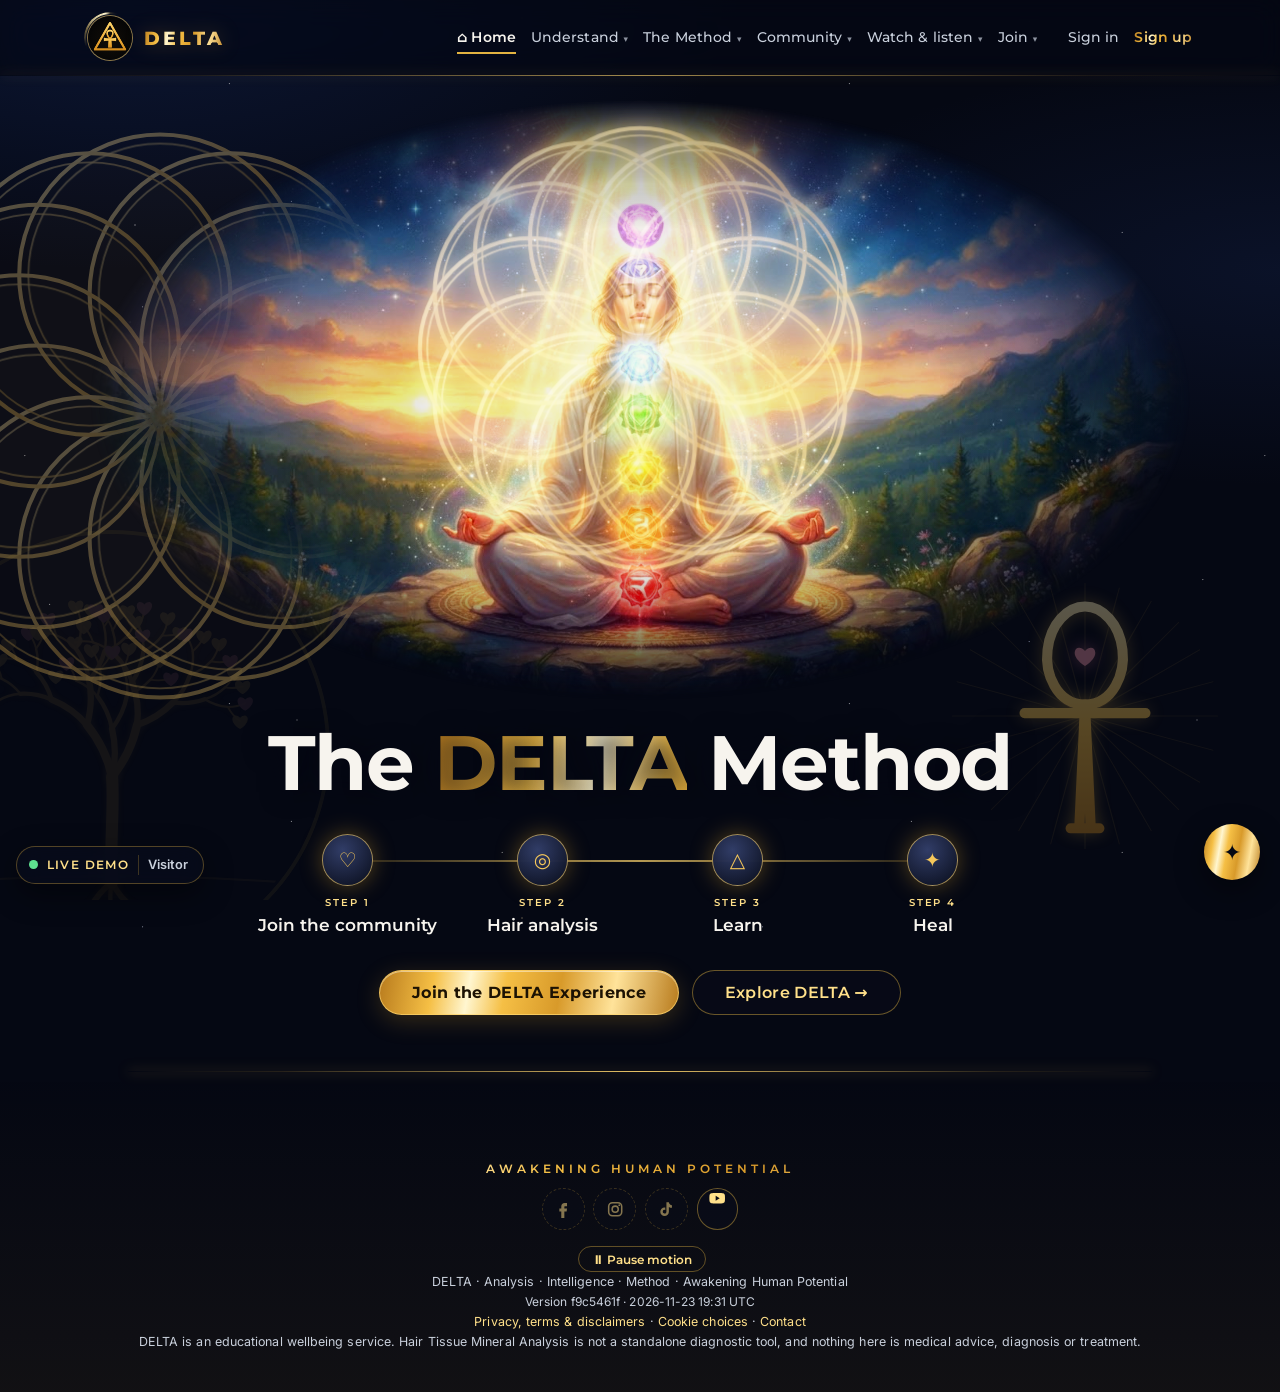
==== app/index.html @ d70594d4 "Front end: the DELTA site (index.html) is now what visitors see at /; the platform demo moves to /ap" ====
<!DOCTYPE html>
<html lang="en-GB" data-embeds="1">
<head>
<meta http-equiv="Cache-Control" content="no-cache">
<script>window.DELTA_BUILD = {"v":"f9c5461f","at":"2026-11-23 19:31 UTC"};</script>
<meta charset="utf-8">
<meta name="viewport" content="width=device-width, initial-scale=1">
<title>DELTA — Awakening Human Potential</title>
<meta name="description" content="DELTA — Analysis · Intelligence · Method. One purchase: your hair mineral test, a chart you can read, and six months inside a calmer way of living.">
<meta name="theme-color" content="#050813">
<meta property="og:title" content="DELTA — Awakening Human Potential">
<meta property="og:description" content="From Analysis to Awakening. Your mineral test, a chart you can read, and six months of the six DELTA pillars.">
<meta property="og:image" content="brand/logo-ankh.jpg">
<link rel="icon" type="image/svg+xml" href="brand/logo.svg">
<link rel="apple-touch-icon" href="brand/logo-ankh.jpg">
<link rel="preload" as="font" type="font/woff2" href="fonts/montserrat.woff2" crossorigin>
<link rel="preload" as="font" type="font/woff2" href="fonts/inter.woff2" crossorigin>
<link rel="stylesheet" href="styles.css?v=f9c5461f">
<link rel="preload" as="image" href="brand/chakra-light.jpg" imagesrcset="brand/chakra-light-820.jpg 820w, brand/chakra-light.jpg 1408w" imagesizes="(max-width: 860px) 100vw, 70vw" fetchpriority="high">
</head>
<body>
<div id="app"><div class="boot" role="status" aria-label="Loading DELTA"><img src="brand/logo.svg" alt=""></div><noscript><p style="padding:2rem">DELTA needs JavaScript enabled.</p></noscript></div>
<script src="shared/data.js?v=f9c5461f"></script>
<script src="shared/domain.js?v=f9c5461f"></script>
<script src="shared/countries.js?v=f9c5461f"></script>
<script src="demo-server.js?v=f9c5461f"></script>
<script src="app.js?v=f9c5461f"></script>
<script src="centre.js?v=f9c5461f"></script>
<script src="life.js?v=f9c5461f"></script>
<script src="methods.js?v=f9c5461f"></script>
<script src="community.js?v=f9c5461f"></script>
<script src="structure.js?v=f9c5461f"></script>
<script src="home.js?v=f9c5461f"></script>
<script src="landing.js?v=f9c5461f"></script>
</body>
</html>
---- app/styles.css ----
/* DELTA — design tokens carried over from the Grok build */
:root {
  color-scheme: dark;
  --ease: cubic-bezier(.22, 1, .36, 1);
  --bg: #0a0e1a;
  --surface: #121826;
  --border: #2a364c;
  --fg: #f7f4ee;
  --muted: #c9d0dc;
  --gold: #d4af37;
  --gold-soft: #f0d878;
  --ok: #6fcf97;
  --warn: #f0b545;
  --bad: #ef7d6d;
  --radius: 1rem;
  --font: "Segoe UI", "Inter", system-ui, -apple-system, Roboto, "Helvetica Neue", Arial, sans-serif;
}
* { box-sizing: border-box; }
html { scroll-behavior: smooth; }
body { margin: 0; background: var(--bg); color: var(--fg); font-family: var(--font); font-weight: 500; line-height: 1.6; font-size: 16px; }
img { max-width: 100%; display: block; }
a { color: var(--gold); }
a:hover { color: var(--gold-soft); }
:focus-visible { outline: 3px solid var(--gold-soft); outline-offset: 2px; }
h1, h2, h3, h4 { margin: 0; line-height: 1.25; font-weight: 300; }
h1 { font-size: clamp(1.9rem, 4vw, 2.4rem); }
h2 { font-size: 1.15rem; font-weight: 500; }
h3 { font-size: 1rem; font-weight: 500; }
p { margin: 0; }
.skip { position: absolute; left: -999px; top: 0; background: var(--gold); color: var(--bg); padding: .5rem 1rem; z-index: 100; }
.skip:focus { left: 1rem; }

/* utility */
.muted { color: var(--muted); }
.gold { color: var(--gold); }
.xs { font-size: .75rem; } .sm { font-size: .875rem; } .lg { font-size: 1.125rem; }
.mono { font-family: ui-monospace, SFMono-Regular, Menlo, monospace; font-size: .75rem; }
.mt1 { margin-top: .25rem; } .mt2 { margin-top: .5rem; } .mt3 { margin-top: .75rem; } .mt4 { margin-top: 1rem; } .mt6 { margin-top: 1.5rem; } .mt8 { margin-top: 2rem; } .mt10 { margin-top: 2.5rem; }
.stack > * + * { margin-top: 1rem; }
.stack6 > * + * { margin-top: 1.5rem; }
.flex { display: flex; gap: .75rem; align-items: center; flex-wrap: wrap; }
.between { justify-content: space-between; }
.center { text-align: center; }
.container { max-width: 72rem; margin: 0 auto; padding: 0 1.5rem; }
.narrow { max-width: 42rem; margin: 0 auto; }
.mid { max-width: 48rem; margin: 0 auto; }
.wide { max-width: 64rem; margin: 0 auto; }
.page { padding: 3rem 1.5rem 4rem; min-height: 70vh; }
.grid { display: grid; gap: 1.25rem; }
@media (min-width: 768px) { .md2 { grid-template-columns: repeat(2, 1fr); } .md3 { grid-template-columns: repeat(3, 1fr); } .md4 { grid-template-columns: repeat(4, 1fr); } }
@media (min-width: 1024px) { .lg3 { grid-template-columns: 2fr 1fr; } }

/* animations (from Grok build) */
@keyframes rise { 0% { opacity: 0; transform: translateY(14px); } to { opacity: 1; transform: none; } }
@keyframes glow { 0%, to { box-shadow: 0 0 #d4af3726; } 50% { box-shadow: 0 0 22px 2px #d4af3773; } }
.rise { animation: .7s both rise; }
.d1 { animation-delay: 80ms; } .d2 { animation-delay: .16s; } .d3 { animation-delay: .24s; } .d4 { animation-delay: .32s; } .d5 { animation-delay: .4s; }
.logo { border-radius: 50%; object-fit: cover; box-shadow: 0 0 0 1px rgba(212,175,55,.6); animation: 3.4s ease-in-out infinite glow; width: 2.75rem; height: 2.75rem; }
.photo { border-radius: 1rem; overflow: hidden; }
.photo img { object-fit: cover; width: 100%; height: 100%; transition: transform .7s; }
.photo:hover img { transform: scale(1.05); }
@media (prefers-reduced-motion: reduce) {html:not(.motion-on) *, html:not(.motion-on) *::before, html:not(.motion-on) *::after { animation: none !important; transition: none !important; } }

/* demo bar */
.demobar { background: #05070d; border-bottom: 1px solid var(--border); font-size: .75rem; color: var(--muted); }
.demobar .container { display: flex; flex-wrap: wrap; gap: .4rem .9rem; align-items: center; padding: .35rem 1.5rem; }
.demobar b { color: var(--gold); font-weight: 600; }
.demobar button { font: inherit; background: var(--surface); color: var(--fg); border: 1px solid var(--border); border-radius: 6px; padding: .1rem .5rem; cursor: pointer; }
.demobar .sp { flex: 1; }

/* header */
header.site { border-bottom: 1px solid rgba(42,54,76,.6); position: sticky; top: 0; z-index: 40; background: rgba(10,14,26,.94); backdrop-filter: blur(8px); }
header.site .container { display: flex; align-items: center; justify-content: space-between; gap: 1rem; padding-top: 1rem; padding-bottom: 1rem; }
.brand { display: flex; align-items: center; gap: .75rem; text-decoration: none; color: var(--fg); }
.brand .t1 { font-size: 1.125rem; font-weight: 600; letter-spacing: .025em; }
.brand .t2 { font-size: .875rem; color: var(--muted); }
nav.main { display: flex; align-items: center; flex-wrap: wrap; gap: .4rem 1.25rem; }
nav.main a { color: var(--muted); text-decoration: none; }
nav.main a:hover, nav.main a.active { color: var(--fg); }
nav.main a.strong { color: var(--gold); font-weight: 600; }

.subnav { border-bottom: 1px solid rgba(42,54,76,.6); }
.subnav .container { display: flex; flex-wrap: wrap; gap: .3rem 1rem; padding-top: .6rem; padding-bottom: .6rem; font-size: .875rem; }
.subnav a { color: var(--muted); text-decoration: none; position: relative; }
.subnav a:hover, .subnav a.active { color: var(--fg); }
.subnav a.active { color: var(--gold); }
.subnav .count { display: inline-block; min-width: 1.2rem; text-align: center; background: var(--bad); color: #fff; border-radius: 999px; font-size: .65rem; padding: 0 .3rem; margin-left: .2rem; }

/* buttons */
.btn { display: inline-block; border-radius: 999px; background: var(--gold); color: var(--bg); font: 600 .875rem var(--font); padding: .55rem 1.25rem; border: 1px solid var(--gold); text-decoration: none; cursor: pointer; text-align: center; }
.btn:hover { background: var(--gold-soft); color: var(--bg); }
.btn.lg { font-size: 1rem; padding: .75rem 2rem; }
.btn.block { display: block; width: 100%; padding: .9rem; }
.btn.ghost { background: transparent; color: var(--gold); border-color: rgba(212,175,55,.4); font-weight: 500; }
.btn.ghost:hover { background: rgba(212,175,55,.1); }
.btn.xs { font-size: .75rem; padding: .3rem .9rem; }
.btn.danger { background: transparent; color: var(--bad); border-color: rgba(239,125,109,.5); }
.btn:disabled { opacity: .4; cursor: not-allowed; }
.linkbtn { background: none; border: none; padding: 0; color: var(--gold); font: inherit; cursor: pointer; }
.linkbtn:hover { text-decoration: underline; }

/* cards */
.card { border: 1px solid var(--border); background: var(--surface); border-radius: var(--radius); padding: 1.5rem; }
.card.p4 { padding: 1rem; }
.card.p5 { padding: 1.25rem; }
.card.hl { border-color: rgba(212,175,55,.3); background: rgba(212,175,55,.05); }
.card.flush { padding: 0; overflow: hidden; }
.card .body { padding: 1.25rem; }
a.card { display: block; color: inherit; text-decoration: none; transition: border-color .2s; }
a.card:hover { border-color: rgba(212,175,55,.6); color: inherit; }
.inner { border: 1px solid var(--border); border-radius: .75rem; padding: 1rem; }
.label { font-size: .75rem; color: var(--gold); }
.badge { display: inline-block; font-size: .7rem; font-weight: 600; letter-spacing: .03em; padding: .1rem .55rem; border-radius: 999px; border: 1px solid currentColor; white-space: nowrap; }
.b-ok { color: var(--ok); } .b-warn { color: var(--warn); } .b-bad { color: var(--bad); } .b-gold { color: var(--gold); } .b-mute { color: var(--muted); }

/* hero (Grok home) */
.hero { position: relative; overflow: hidden; }
.hero > img { position: absolute; inset: 0; width: 100%; height: 100%; object-fit: cover; opacity: .3; }
.hero .shade { position: absolute; inset: 0; background: linear-gradient(to bottom, rgba(10,14,26,.4), rgba(10,14,26,.75), var(--bg)); }
.hero .container { position: relative; text-align: center; padding-top: 5rem; padding-bottom: 5rem; }
@media (min-width: 768px) { .hero .container { padding-top: 7rem; padding-bottom: 7rem; } }
.hero .logo { width: 6rem; height: 6rem; margin: 0 auto 1.5rem; }
.kicker { font-size: .875rem; font-weight: 600; text-transform: uppercase; letter-spacing: .28em; color: var(--gold); }
.hero h1 { font-size: clamp(2.25rem, 6vw, 3.75rem); max-width: 48rem; margin: 1rem auto 0; }
.hero p.lead { max-width: 42rem; margin: 1.5rem auto 0; font-size: 1.125rem; color: var(--muted); }
.hero .cta { margin-top: 2.5rem; display: flex; flex-wrap: wrap; gap: 1rem; justify-content: center; align-items: center; }
.hero .cta a.plain { color: var(--muted); text-underline-offset: 4px; text-decoration: none; }
.hero .cta a.plain:hover { color: var(--fg); text-decoration: underline; }
section.band { border-top: 1px solid rgba(42,54,76,.6); padding: 4rem 0; }

/* steps */
ol.steps { list-style: none; padding: 0; margin: 2rem 0 0; }
ol.steps li { display: flex; gap: 1rem; border: 1px solid var(--border); background: var(--surface); border-radius: var(--radius); padding: 1rem; margin-bottom: 1rem; }
ol.steps .n { flex: none; width: 2rem; height: 2rem; border-radius: 50%; background: rgba(212,175,55,.1); color: var(--gold); display: grid; place-items: center; font-size: .875rem; }
ol.steps .t { padding-top: .25rem; font-size: .9rem; }

/* forms */
label.f { display: block; font-size: .875rem; }
label.f > span { color: var(--muted); }
input[type=text], input[type=email], input[type=tel], input[type=password], input[type=number], input[type=date], input[type=search], input[type=url], select, textarea {
  width: 100%; margin-top: .25rem; font: inherit; font-size: .9rem; color: var(--fg); background: var(--surface); border: 1px solid var(--border); border-radius: .5rem; padding: .5rem .75rem; }
.card input, .card select, .card textarea { background: var(--bg); }
textarea.code { font-family: ui-monospace, monospace; font-size: .8rem; }
label.chk { display: block; position: relative; padding-left: 1.6rem; font-size: .875rem; color: var(--muted); }
label.chk input { position: absolute; left: 0; top: .2rem; margin: 0; accent-color: var(--gold); width: 1rem; height: 1rem; }
.mini { width: auto; padding: .25rem .5rem; font-size: .75rem; margin: 0; }

/* table */
.tablewrap { overflow-x: auto; border: 1px solid var(--border); border-radius: var(--radius); }
table { width: 100%; border-collapse: collapse; font-size: .875rem; }
thead { background: var(--surface); }
th { text-align: left; font-size: .75rem; color: var(--muted); font-weight: 500; padding: .75rem; }
td { padding: .75rem; border-top: 1px solid rgba(42,54,76,.6); vertical-align: top; }

/* kpi */
.kpi { border: 1px solid var(--border); background: var(--surface); border-radius: var(--radius); padding: 1.25rem; }
.kpi .k { font-size: .875rem; color: var(--muted); }
.kpi .v { font-size: 1.9rem; font-weight: 300; margin-top: .25rem; }

/* charts */
figure.chart { margin-inline: 0; margin-bottom: 0; }
.chart svg { width: 100%; height: auto; display: block; overflow: visible; }
.chart .legend { display: flex; flex-wrap: wrap; gap: .4rem 1rem; font-size: .75rem; color: var(--muted); margin-top: .5rem; }
.chart .sw { display: inline-block; width: .7rem; height: .7rem; border-radius: 2px; margin-right: .3rem; vertical-align: -1px; }

/* pipeline */
.pipeline { display: flex; flex-wrap: wrap; gap: .35rem; }
.pipeline span { font-size: .7rem; padding: .2rem .6rem; border-radius: 999px; border: 1px solid var(--border); color: var(--muted); }
.pipeline span.done { border-color: rgba(212,175,55,.35); color: var(--gold); }
.pipeline span.now { background: var(--gold); color: var(--bg); border-color: var(--gold); font-weight: 600; }
.progress { height: 6px; border-radius: 3px; background: var(--border); overflow: hidden; }
.progress > div { height: 100%; background: var(--gold); }

/* chips */
.chips { display: flex; flex-wrap: wrap; gap: .5rem; }
.chip { font: inherit; font-size: .8rem; background: transparent; color: var(--muted); border: 1px solid var(--border); border-radius: 999px; padding: .25rem .8rem; cursor: pointer; }
.chip.on { background: rgba(212,175,55,.12); color: var(--gold); border-color: rgba(212,175,55,.5); }

/* media placeholders */
.video { aspect-ratio: 16/9; border-radius: .75rem; display: grid; place-items: center; background: radial-gradient(circle at 50% 40%, #1b2438, #070a12); color: var(--gold); font-size: 2rem; border: 1px solid var(--border); }
.player { display: flex; align-items: center; gap: .75rem; border: 1px solid var(--border); border-radius: .75rem; padding: .5rem .75rem; margin-top: .75rem; background: var(--bg); }
.player button { width: 2rem; height: 2rem; border-radius: 50%; border: none; background: var(--gold); color: var(--bg); cursor: pointer; }
.player .track { flex: 1; height: 4px; border-radius: 2px; background: var(--border); }
.player .track div { height: 100%; width: 0; background: var(--gold); border-radius: 2px; }

details { border: 1px solid var(--border); background: var(--surface); border-radius: .75rem; padding: .9rem 1.1rem; margin-bottom: .6rem; }
summary { cursor: pointer; font-weight: 500; }
details p { margin-top: .6rem; color: var(--muted); font-size: .9rem; }

/* chat */
.chat { display: flex; flex-direction: column; height: 440px; }
.chat .log { flex: 1; overflow: auto; padding: 1rem; }
.msg { max-width: 80%; border-radius: .75rem; padding: .5rem .75rem; font-size: .875rem; margin-bottom: .75rem; white-space: pre-wrap; }
.msg.user { margin-left: auto; background: rgba(212,175,55,.1); color: var(--gold); }
.msg.bot { background: var(--bg); }
.chat form { display: flex; gap: .5rem; border-top: 1px solid var(--border); padding: .75rem; }
.chat form input { margin: 0; }

.toast { position: fixed; bottom: 1.25rem; right: 1.25rem; max-width: 22rem; z-index: 200; background: var(--surface); border: 1px solid var(--gold); border-radius: .75rem; padding: .75rem 1rem; font-size: .875rem; box-shadow: 0 10px 40px rgba(0,0,0,.5); animation: .25s rise; }
footer.site { border-top: 1px solid rgba(42,54,76,.6); padding: 2.5rem 1.5rem; font-size: .875rem; color: var(--muted); }
footer.site .cols { max-width: 72rem; margin: 0 auto; display: grid; gap: 1.5rem; grid-template-columns: repeat(auto-fit, minmax(170px, 1fr)); }
footer.site a { display: block; color: var(--muted); text-decoration: none; padding: .1rem 0; }
footer.site a:hover { color: var(--fg); }
footer.site .base { max-width: 72rem; margin: 2rem auto 0; padding-top: 1rem; border-top: 1px solid rgba(42,54,76,.6); text-align: center; font-size: .78rem; }
hr.sep { border: none; border-top: 1px solid var(--border); margin: 1.25rem 0; }
.inbox-item { border-top: 1px solid rgba(42,54,76,.6); padding: .6rem 0; font-size: .875rem; }
.inbox-item:first-child { border-top: none; }
.unread::before { content: '●'; color: var(--gold); margin-right: .35rem; font-size: .7rem; }

/* sign-in buttons (Google / Apple brand guidance: white Google button, black Apple button) */
.btn.social { display: flex; align-items: center; justify-content: center; gap: .6rem; width: 100%; padding: .75rem 1rem; font-weight: 600; border-radius: .6rem; }
.btn.social svg { width: 1.15rem; height: 1.15rem; flex: none; }
.btn.social.google { background: #fff; color: #1f1f1f; border-color: #dadce0; }
.btn.social.google:hover { background: #f2f2f2; }
.btn.social.apple { background: #000; color: #fff; border-color: #000; }
.btn.social.apple:hover { background: #1a1a1a; color: #fff; }
.or { display: flex; align-items: center; gap: .75rem; color: var(--muted); font-size: .8rem; margin: 1.25rem 0; }
.or::before, .or::after { content: ''; flex: 1; border-top: 1px solid var(--border); }
.hint { font-size: .75rem; color: var(--muted); margin-top: .2rem; display: block; }
@media (max-width: 900px) { header.site { position: static; } }
.btn.social.microsoft { background: #fff; color: #5e5e5e; border-color: #8c8c8c; }
.btn.social.microsoft:hover { background: #f2f2f2; }
.form-error { border-left: 4px solid var(--bad); background: rgba(239,125,109,.1); color: var(--fg); padding: .6rem .8rem; border-radius: 0 .5rem .5rem 0; font-size: .875rem; }
.form-error:focus { outline: none; }

/* YouTube video cards */
.vcard .vthumb { position: relative; display: block; width: 100%; padding: 0; border: 0; background: #000; cursor: pointer; aspect-ratio: 16/9; overflow: hidden; }
.vcard .vthumb img { width: 100%; height: 100%; object-fit: cover; transition: transform .5s, opacity .3s; opacity: .9; }
.vcard .vthumb:hover img { transform: scale(1.04); opacity: 1; }
.vcard .vplay { position: absolute; inset: 0; margin: auto; width: 3.2rem; height: 3.2rem; border-radius: 50%; background: rgba(10,14,26,.75); color: var(--gold); display: grid; place-items: center; font-size: 1.1rem; border: 1px solid rgba(212,175,55,.6); }
.vcard .vlen { position: absolute; right: .4rem; bottom: .4rem; background: rgba(0,0,0,.8); color: #fff; font-size: .7rem; padding: .05rem .35rem; border-radius: 4px; }
.vcard .vtitle { display: -webkit-box; -webkit-line-clamp: 2; -webkit-box-orient: vertical; overflow: hidden; }
.vframe { width: 100%; aspect-ratio: 16/9; border: 0; display: block; background: #000; }

/* ───────── UI/UX polish: motion, media, mobile ───────── */
/* first-load splash */
.boot { min-height: 100vh; display: grid; place-items: center; }
.boot img { width: 5rem; height: 5rem; border-radius: 50%; animation: 1.6s ease-in-out infinite glow, 1.6s ease-in-out infinite breathe; }
@keyframes breathe { 50% { transform: scale(1.06); } }

/* header: brand + menu on one row; animated drop-down on small screens */
.menu-btn { display: none; width: 2.75rem; height: 2.75rem; border-radius: .75rem; border: 1px solid rgba(212,175,55,.4); background: transparent; cursor: pointer; position: relative; flex: none; }
.menu-btn span, .menu-btn::before, .menu-btn::after { content: ''; position: absolute; left: .75rem; right: .75rem; height: 2px; border-radius: 2px; background: var(--gold); transition: transform .3s var(--ease), opacity .2s; }
.menu-btn::before { top: .95rem; } .menu-btn span { top: 1.33rem; } .menu-btn::after { top: 1.71rem; }
.menu-btn[aria-expanded="true"]::before { transform: translateY(.38rem) rotate(45deg); }
.menu-btn[aria-expanded="true"] span { opacity: 0; }
.menu-btn[aria-expanded="true"]::after { transform: translateY(-.38rem) rotate(-45deg); }
@media (max-width: 900px) {
  header.site .container { flex-wrap: wrap; padding-top: .75rem; padding-bottom: .75rem; }
  .menu-btn { display: block; }
  .brand .logo { width: 2.4rem; height: 2.4rem; }
  .brand .t2 { font-size: .75rem; }
  nav.main { display: grid; grid-template-rows: 0fr; width: 100%; transition: grid-template-rows .35s var(--ease); }
  nav.main > div { overflow: hidden; min-height: 0; display: flex; flex-direction: column; visibility: hidden; transition: visibility 0s .35s; }
  nav.main.open > div { visibility: visible; transition: visibility 0s; }
  nav.main.open { grid-template-rows: 1fr; }
  nav.main a { padding: .8rem .25rem; border-bottom: 1px solid rgba(42,54,76,.6); font-size: 1.05rem; opacity: 0; transform: translateY(-6px); transition: opacity .3s, transform .3s var(--ease); }
  nav.main.open a { opacity: 1; transform: none; }
  nav.main.open a:nth-child(n) { transition-delay: calc(var(--i, 0) * 30ms); }
}
@media (min-width: 901px) { nav.main > div { display: flex; align-items: center; flex-wrap: wrap; gap: .4rem 1.25rem; } }
nav.main a { position: relative; transition: color .2s; }
@media (min-width: 901px) {
  nav.main a::after { content: ''; position: absolute; left: 0; right: 0; bottom: -4px; height: 2px; background: var(--gold); transform: scaleX(0); transform-origin: left; transition: transform .3s var(--ease); }
  nav.main a:hover::after, nav.main a.active::after { transform: scaleX(1); }
}

/* compact demo bar */
.demobar .container { padding-top: .3rem; padding-bottom: .3rem; }
.demotools { position: relative; }
.demotools summary { list-style: none; cursor: pointer; color: var(--gold); font-weight: 600; }
.demotools summary::-webkit-details-marker { display: none; }
.demotools summary::after { content: ' ▾'; }
.demotools[open] summary::after { content: ' ▴'; }
.demotools .panel { display: flex; flex-wrap: wrap; gap: .4rem .8rem; align-items: center; padding: .4rem 0 .2rem; }

/* page transition + scroll reveal */
main.page, main#main { animation: pageIn .45s var(--ease) both; }
@keyframes pageIn { from { opacity: 0; transform: translateY(8px); } }
.reveal { opacity: 0; transform: translateY(18px); transition: opacity .6s var(--ease), transform .6s var(--ease); transition-delay: var(--d, 0ms); }
.reveal.in { opacity: 1; transform: none; }

/* hero: slow drift of the background photo */
.hero > img { animation: drift 28s ease-in-out infinite alternate; transform-origin: 60% 40%; }
@keyframes drift { from { transform: scale(1); } to { transform: scale(1.12) translate(-1.5%, -1%); } }

/* images fade in when loaded */
img.fade { opacity: 0; transition: opacity .6s ease; }
img.fade.loaded { opacity: 1; }

/* cards & buttons respond to touch */
a.card, .card.flush, .kpi { transition: border-color .25s, transform .3s var(--ease), box-shadow .3s; }
@media (hover: hover) { a.card:hover, .vcard:hover { transform: translateY(-3px); box-shadow: 0 12px 30px rgba(0,0,0,.35); } }
.btn, .chip, .linkbtn { transition: background .2s, color .2s, transform .12s, box-shadow .2s; }
.btn:active, .chip:active { transform: scale(.97); }
.btn:hover { box-shadow: 0 6px 22px rgba(212,175,55,.25); }
.btn.ghost:hover, .btn.social:hover { box-shadow: none; }
form.busy button:not([type=button]) { position: relative; color: transparent !important; pointer-events: none; }
form.busy button:not([type=button])::after { content: ''; position: absolute; inset: 0; margin: auto; width: 1.1rem; height: 1.1rem; border-radius: 50%; border: 2px solid rgba(10,14,26,.35); border-top-color: var(--bg); animation: spin .7s linear infinite; }
form.busy .btn.ghost::after { border-color: rgba(212,175,55,.3); border-top-color: var(--gold); }
@keyframes spin { to { transform: rotate(360deg); } }
.progress > div { transition: width 1s var(--ease); }

/* charts animate in */
.chart rect.bar { transform-box: fill-box; animation: grow .9s var(--ease) both; animation-delay: calc(var(--i) * 70ms); }
.chart rect.bar.up { transform-origin: bottom; } .chart rect.bar.down { transform-origin: top; }
@keyframes grow { from { transform: scaleY(0); } }
.chart polyline.draw { stroke-dasharray: 1; stroke-dashoffset: 1; animation: draw 1.4s var(--ease) forwards; animation-delay: calc(var(--i) * 120ms); }
@keyframes draw { to { stroke-dashoffset: 0; } }
.chart .lbl { animation: fadeIn .4s .6s both; }
@keyframes fadeIn { from { opacity: 0; } }

/* toast: bottom-centre on phones, respects the home indicator */
.toast { transition: opacity .3s, transform .3s var(--ease); }
.toast.out { opacity: 0; transform: translateY(10px); }
@media (max-width: 600px) { .toast { left: 1rem; right: 1rem; max-width: none; bottom: calc(1rem + env(safe-area-inset-bottom)); } }

/* comfortable tap targets on touch screens */
@media (pointer: coarse) {
  .chip { min-height: 2.5rem; padding: .45rem 1rem; }
  .btn.xs { min-height: 2.5rem; padding: .5rem 1rem; }
  .linkbtn { min-height: 2.25rem; }
  .subnav .container { overflow-x: auto; flex-wrap: nowrap; scrollbar-width: none; -webkit-overflow-scrolling: touch; }
  .subnav a { white-space: nowrap; padding: .4rem 0; }
}
@media (prefers-reduced-motion: reduce) {html:not(.motion-on) .reveal { opacity: 1 !important; transform: none !important; }html:not(.motion-on) img.fade { opacity: 1; } }
.vthumb.vstatic { display: grid; place-items: center; text-decoration: none; background: radial-gradient(circle at 30% 20%, rgba(212,175,55,.28), transparent 55%), linear-gradient(135deg, #1b2438, #070a12); }
.vthumb .vinitial { font-size: 4rem; font-weight: 200; color: rgba(212,175,55,.18); }

/* floating AI assistant */
.fab { position: fixed; right: 1.25rem; bottom: calc(1.25rem + env(safe-area-inset-bottom)); z-index: 150; width: 3.5rem; height: 3.5rem; border-radius: 50%; border: 0; cursor: pointer;
  background: var(--gold); color: var(--bg); font-size: 1.4rem; box-shadow: 0 10px 30px rgba(0,0,0,.45), 0 0 0 0 rgba(212,175,55,.5); animation: 3s ease-in-out infinite fabpulse; transition: transform .2s var(--ease); }
.fab:hover { transform: scale(1.06); } .fab:active { transform: scale(.95); }
.fab.on { animation: none; background: var(--surface); color: var(--gold); border: 1px solid var(--gold); }
@keyframes fabpulse { 50% { box-shadow: 0 10px 30px rgba(0,0,0,.45), 0 0 0 10px rgba(212,175,55,0); } 0% { box-shadow: 0 10px 30px rgba(0,0,0,.45), 0 0 0 0 rgba(212,175,55,.45); } }
.ai-drawer { position: fixed; right: 1.25rem; bottom: calc(5.5rem + env(safe-area-inset-bottom)); z-index: 150; width: min(24rem, calc(100vw - 2.5rem)); height: min(32rem, calc(100vh - 8rem));
  display: flex; flex-direction: column; background: var(--surface); border: 1px solid rgba(212,175,55,.45); border-radius: 1rem; box-shadow: 0 20px 60px rgba(0,0,0,.55); animation: .3s var(--ease) both drawerIn; }
@keyframes drawerIn { from { opacity: 0; transform: translateY(12px) scale(.98); } }
.ai-drawer header { display: flex; flex-direction: column; gap: .1rem; padding: .8rem 1rem; border-bottom: 1px solid var(--border); }
.ai-drawer header b { color: var(--gold); }
.ai-drawer .log { flex: 1; overflow: auto; padding: .9rem; }
.ai-drawer .msg { max-width: 88%; }
.ai-drawer .chips .chip { font-size: .72rem; padding: .2rem .6rem; min-height: 0; }
.ai-form { display: flex; gap: .5rem; padding: .7rem; border-top: 1px solid var(--border); }
.ai-form input { margin: 0; }
@media (max-width: 600px) { .ai-drawer { right: .75rem; left: .75rem; width: auto; } .fab { right: 1rem; } .toast { bottom: calc(5.5rem + env(safe-area-inset-bottom)); } }
.ai-drawer[hidden] { display: none; }

/* Homepage hero — Earth and sunrise from the DELTA cover */
.hero-earth { background: radial-gradient(ellipse 70% 55% at 50% 100%, rgba(242,170,40,.38), transparent 70%), radial-gradient(ellipse at 15% 10%, rgba(30,60,130,.35), transparent 55%), #060914; min-height: min(100svh, 56rem); display: flex; align-items: center; }
.hero-earth .container { padding-bottom: clamp(9rem, 28vw, 16rem); }
.hero-earth .stars { position: absolute; inset: 0; opacity: .7;
  background-image: radial-gradient(1px 1px at 12% 18%, #fff, transparent), radial-gradient(1px 1px at 28% 8%, #cfd8ff, transparent), radial-gradient(1.5px 1.5px at 42% 26%, #fff, transparent),
    radial-gradient(1px 1px at 63% 12%, #fff, transparent), radial-gradient(1px 1px at 78% 30%, #dfe6ff, transparent), radial-gradient(1.5px 1.5px at 88% 9%, #fff, transparent),
    radial-gradient(1px 1px at 7% 42%, #fff, transparent), radial-gradient(1px 1px at 93% 45%, #fff, transparent), radial-gradient(1px 1px at 55% 40%, #cfd8ff, transparent),
    radial-gradient(1px 1px at 20% 55%, #fff, transparent), radial-gradient(1px 1px at 72% 52%, #fff, transparent), radial-gradient(1.5px 1.5px at 35% 4%, #fff, transparent);
  animation: 6s ease-in-out infinite alternate twinkle; }
@keyframes twinkle { to { opacity: .35; } }
.hero-earth > img.earth { position: absolute; left: 0; right: 0; bottom: 0; top: auto; width: 100%; height: clamp(16rem, 48%, 34rem); object-fit: cover; object-position: 50% 8%; opacity: 1;
  -webkit-mask-image: linear-gradient(to bottom, transparent 0%, #000 22%, #000 78%, transparent 100%); mask-image: linear-gradient(to bottom, transparent 0%, #000 22%, #000 78%, transparent 100%);
  animation: 30s ease-in-out infinite alternate earthDrift; transform-origin: 50% 0%; }
@keyframes earthDrift { from { transform: scale(1); } to { transform: scale(1.08) translateY(-1.5%); } }
.hero-earth .shade { background: linear-gradient(to bottom, rgba(6,9,20,.15) 0%, rgba(6,9,20,.25) 50%, rgba(6,9,20,0) 70%, var(--bg) 100%); }
.hero-earth h1, .hero-earth .lead, .hero-earth .kicker { text-shadow: 0 2px 18px rgba(0,0,0,.65); }
.hero-earth .cta a.plain { color: var(--fg); }
@media (max-width: 600px) { .hero-earth > img.earth { height: 42%; object-position: 50% 0%; } .hero-earth .container { padding-bottom: 12rem; } }
@media (prefers-reduced-motion: reduce) {html:not(.motion-on) .hero-earth .stars, html:not(.motion-on) .hero-earth > img.earth { animation: none; } }
.hero-earth .cta a.plain { background: rgba(6,9,20,.55); border: 1px solid rgba(247,244,238,.35); padding: .7rem 1.4rem; border-radius: 999px; backdrop-filter: blur(6px); -webkit-backdrop-filter: blur(6px); text-decoration: none; }
.hero-earth .cta a.plain:hover { background: rgba(6,9,20,.75); text-decoration: none; }
@media (max-width: 600px) {
  .hero-earth { min-height: 0; }
  .hero-earth .container { padding-top: 2.25rem; padding-bottom: 13rem; }
  .hero-earth .logo { width: 4.25rem; height: 4.25rem; margin-bottom: 1rem; }
  .hero-earth h1 { margin-top: .6rem; }
  .hero-earth p.lead { margin-top: 1rem; font-size: 1.02rem; }
  .hero-earth .cta { margin-top: 1.75rem; }
  .hero-earth > img.earth { height: 15.5rem; }
}

/* ═════════════ COVER THEME — deep space, metallic gold, glowing horizon (from the DELTA brief cover) ═════════════ */
@font-face { font-family: 'Montserrat'; src: url('fonts/montserrat.woff2') format('woff2'); font-weight: 100 900; font-display: swap; }
@font-face { font-family: 'Inter'; src: url('fonts/inter.woff2') format('woff2'); font-weight: 100 900; font-display: swap; }
:root {
  --font: 'Inter', 'Segoe UI', system-ui, -apple-system, Roboto, Arial, sans-serif;
  --display: 'Montserrat', 'Inter', system-ui, sans-serif;
  --bg: #050813; --surface: rgba(13,19,38,.72); --border: rgba(212,175,55,.16);
  --gold: #e3b341; --gold-soft: #ffe08a;
  --metal: linear-gradient(180deg, #fff6d6 0%, #ffd56a 38%, #e3a52a 62%, #b47a1c 100%);
}
body { background: radial-gradient(ellipse 80% 50% at 10% 0%, rgba(32,62,140,.28), transparent 60%), radial-gradient(ellipse 70% 40% at 100% 30%, rgba(40,70,150,.16), transparent 60%), var(--bg); background-attachment: fixed; font-weight: 400; letter-spacing: .005em; }
/* starfield: two layers, slow twinkle, gentle parallax on scroll (--sy set from app.js) */
body::before, body::after { content: ''; position: fixed; inset: -10vh 0; pointer-events: none; z-index: -1; }
body::before { opacity: .55; transform: translate3d(0, calc(var(--sy, 0) * -0.03px), 0);
  background-image: radial-gradient(1px 1px at 8% 12%, #fff, transparent), radial-gradient(1px 1px at 23% 64%, #dfe6ff, transparent), radial-gradient(1px 1px at 37% 28%, #fff, transparent), radial-gradient(1px 1px at 52% 82%, #fff, transparent), radial-gradient(1px 1px at 66% 18%, #cfd8ff, transparent), radial-gradient(1px 1px at 81% 52%, #fff, transparent), radial-gradient(1px 1px at 94% 8%, #fff, transparent), radial-gradient(1px 1px at 4% 88%, #fff, transparent), radial-gradient(1px 1px at 47% 47%, #fff, transparent), radial-gradient(1px 1px at 72% 92%, #dfe6ff, transparent);
  background-size: 620px 620px; animation: 7s ease-in-out infinite alternate starsA; }
body::after { opacity: .35; transform: translate3d(0, calc(var(--sy, 0) * -0.07px), 0);
  background-image: radial-gradient(1.6px 1.6px at 15% 35%, #fff, transparent), radial-gradient(1.4px 1.4px at 58% 12%, #ffe9b0, transparent), radial-gradient(1.6px 1.6px at 86% 74%, #fff, transparent), radial-gradient(1.2px 1.2px at 33% 90%, #fff, transparent);
  background-size: 900px 900px; animation: 9s ease-in-out infinite alternate starsB; }
@keyframes starsA { to { opacity: .3; } } @keyframes starsB { to { opacity: .6; } }

/* typography */
h1, h2, h3, .brand .t1, .kicker, .btn, nav.main a, .subnav a, .label, .pill-num { font-family: var(--display); }
h1 { font-weight: 600; letter-spacing: -.01em; }
h2 { font-weight: 600; letter-spacing: .005em; }
h3 { font-weight: 600; }
.metal, .kicker, .brand .t1, h2.gold, h3.gold, .gold.metal { background: var(--metal); -webkit-background-clip: text; background-clip: text; color: transparent; }
.kicker { font-weight: 600; letter-spacing: .32em; filter: drop-shadow(0 0 12px rgba(227,165,42,.35)); }
.brand .t1 { font-weight: 800; letter-spacing: .16em; font-size: 1.2rem; filter: drop-shadow(0 0 10px rgba(227,165,42,.3)); }
.brand .t2 { font-family: var(--display); text-transform: uppercase; letter-spacing: .18em; font-size: .62rem; font-weight: 500; color: var(--gold-soft); opacity: .85; }
.card h2.gold, .card h3.gold { display: inline-block; }

/* glowing gold rules, like the lines on the cover */
.glow-rule, section.band::before, footer.site::before, header.site::after { content: ''; display: block; height: 1px; border: 0;
  background: linear-gradient(90deg, transparent, rgba(227,179,65,.15) 15%, rgba(255,214,110,.9) 50%, rgba(227,179,65,.15) 85%, transparent); box-shadow: 0 0 12px rgba(255,200,90,.55); }
section.band { border-top: 0; position: relative; } section.band::before { position: absolute; top: 0; left: 8%; right: 8%; }
header.site { border-bottom: 0; background: rgba(5,8,19,.72); backdrop-filter: blur(14px) saturate(140%); -webkit-backdrop-filter: blur(14px) saturate(140%); }
header.site::after { position: absolute; left: 0; right: 0; bottom: 0; opacity: .7; }
footer.site { border-top: 0; position: relative; background: linear-gradient(to bottom, transparent, rgba(227,165,42,.06)); }
footer.site::before { position: absolute; top: 0; left: 10%; right: 10%; }
footer.site .base { border-top: 0; }
footer.site .base::before { content: 'AWAKENING HUMAN POTENTIAL'; display: block; margin-bottom: .6rem; font-family: var(--display); font-weight: 600; letter-spacing: .32em; font-size: .78rem; background: var(--metal); -webkit-background-clip: text; background-clip: text; color: transparent; }

/* glassy panels with gold edges */
.card, .kpi, details, .inner { backdrop-filter: blur(10px); -webkit-backdrop-filter: blur(10px); }
.card, .kpi { background: linear-gradient(180deg, rgba(18,26,50,.78), rgba(10,15,30,.78)); border-color: var(--border); box-shadow: inset 0 1px 0 rgba(255,224,138,.06); }
.card.hl { background: linear-gradient(180deg, rgba(60,44,14,.38), rgba(16,20,36,.8)); border-color: rgba(227,179,65,.4); }
@media (hover: hover) { a.card:hover, .vcard:hover, .kpi:hover { border-color: rgba(255,214,110,.55); box-shadow: 0 0 0 1px rgba(255,214,110,.15), 0 14px 40px rgba(0,0,0,.45), 0 0 40px rgba(227,165,42,.12); } }
main.page { position: relative; }
main.page::before { content: ''; position: absolute; left: 0; right: 0; top: 0; height: 22rem; pointer-events: none; z-index: -1; background: radial-gradient(ellipse 60% 100% at 50% 0%, rgba(227,165,42,.10), transparent 70%); }

/* metallic buttons with a light sweep */
.btn { background: var(--metal); border-color: rgba(255,214,110,.7); color: #1c1203; font-weight: 700; letter-spacing: .02em; position: relative; overflow: hidden; isolation: isolate; box-shadow: 0 6px 24px rgba(227,165,42,.22), inset 0 1px 0 rgba(255,255,255,.45); }
.btn::before { content: ''; position: absolute; top: 0; bottom: 0; left: -60%; width: 45%; z-index: -1; background: linear-gradient(100deg, transparent, rgba(255,255,255,.6), transparent); transform: skewX(-20deg); transition: left .7s var(--ease); }
.btn:hover::before { left: 120%; }
.btn:hover { background: var(--metal); color: #1c1203; box-shadow: 0 8px 30px rgba(227,165,42,.38), inset 0 1px 0 rgba(255,255,255,.5); }
.btn.ghost { background: rgba(10,14,28,.4); color: var(--gold-soft); border-color: rgba(227,179,65,.45); box-shadow: none; font-weight: 600; }
.btn.ghost:hover { background: rgba(227,179,65,.12); color: #fff3cf; border-color: rgba(255,214,110,.8); box-shadow: 0 0 22px rgba(227,165,42,.2); }
.btn.ghost::before { background: linear-gradient(100deg, transparent, rgba(255,224,138,.25), transparent); }
.btn.danger { background: transparent; color: var(--bad); border-color: rgba(239,125,109,.5); box-shadow: none; }
.btn.social::before { display: none; }
.chip.on { background: rgba(227,179,65,.15); border-color: rgba(255,214,110,.6); color: var(--gold-soft); }
nav.main a.strong { background: var(--metal); -webkit-background-clip: text; background-clip: text; color: transparent; }
.logo { box-shadow: 0 0 0 1px rgba(255,214,110,.55); }

/* section headings: glow line draws in when revealed */
.reveal h2::after { content: ''; display: block; height: 1px; width: 3rem; margin-top: .55rem; background: var(--metal); box-shadow: 0 0 8px rgba(255,200,90,.6); transform: scaleX(0); transform-origin: left; transition: transform .8s var(--ease) .2s; }
.reveal.in h2::after { transform: scaleX(1); }
.center .reveal h2::after, .card.center h2::after { margin-left: auto; margin-right: auto; transform-origin: center; }

/* ── homepage hero: sunrise, rays, embers, orbiting ring, word-by-word headline ── */
.hero-earth { background: radial-gradient(ellipse 70% 55% at 50% 100%, rgba(242,170,40,.40), transparent 70%), radial-gradient(ellipse at 12% 8%, rgba(30,60,140,.38), transparent 55%), #040712; }
.hero-earth .rays { position: absolute; left: 50%; bottom: clamp(5rem, 30%, 15rem); width: 140vmax; height: 140vmax; margin-left: -70vmax; margin-bottom: -70vmax; pointer-events: none; opacity: .32; mix-blend-mode: screen;
  background: repeating-conic-gradient(from 0deg, rgba(255,205,110,.55) 0deg 1.2deg, transparent 1.2deg 9deg);
  -webkit-mask-image: radial-gradient(circle, #000 0%, rgba(0,0,0,.6) 18%, transparent 46%); mask-image: radial-gradient(circle, #000 0%, rgba(0,0,0,.6) 18%, transparent 46%);
  animation: 90s linear infinite raysTurn; }
@keyframes raysTurn { to { transform: rotate(360deg); } }
.hero-earth .sun { position: absolute; left: 50%; bottom: clamp(6rem, 31%, 15.5rem); width: 26rem; height: 14rem; margin-left: -13rem; margin-bottom: -7rem; pointer-events: none; border-radius: 50%;
  background: radial-gradient(ellipse at center, rgba(255,240,200,.9), rgba(255,190,80,.45) 30%, transparent 70%); filter: blur(8px); mix-blend-mode: screen; animation: 5s ease-in-out infinite alternate sunPulse; }
@keyframes sunPulse { from { opacity: .55; transform: scale(.94); } to { opacity: .95; transform: scale(1.06); } }
.hero-earth .embers span { position: absolute; bottom: 18%; width: 3px; height: 3px; border-radius: 50%; background: #ffd56a; box-shadow: 0 0 8px 2px rgba(255,190,80,.7); opacity: 0;
  left: calc(10% + var(--x) * 8%); animation: ember 9s linear infinite; animation-delay: calc(var(--x) * -1.15s); }
@keyframes ember { 0% { transform: translate(0, 0) scale(.6); opacity: 0; } 12% { opacity: .9; } 100% { transform: translate(calc((var(--x) - 5) * 6px), -62vh) scale(1.1); opacity: 0; } }
.hero-earth .logo-wrap { position: relative; width: 6rem; height: 6rem; margin: 0 auto 1.5rem; }
.hero-earth .logo-wrap .logo { margin: 0; width: 100%; height: 100%; }
.hero-earth .logo-wrap::before { content: ''; position: absolute; inset: -12px; border-radius: 50%; border: 1px solid transparent; border-top-color: rgba(255,214,110,.9); border-right-color: rgba(255,214,110,.25); animation: 6s linear infinite raysTurn; filter: drop-shadow(0 0 6px rgba(255,200,90,.7)); }
.hero-earth .logo-wrap::after { content: ''; position: absolute; inset: -22px; border-radius: 50%; border: 1px dashed rgba(255,214,110,.2); animation: 40s linear infinite reverse raysTurn; }
.hero-earth h1 { font-weight: 600; letter-spacing: -.015em; }
.hero-earth h1 .w { display: inline-block; opacity: 0; transform: translateY(.45em); filter: blur(6px); animation: wordIn .9s var(--ease) forwards; animation-delay: calc(.35s + var(--i) * .12s); }
.hero-earth h1 .metal { filter: drop-shadow(0 0 22px rgba(227,165,42,.45)); }
.hero-earth h1 .w.metal { animation-name: wordInMetal; }
@keyframes wordIn { to { opacity: 1; transform: none; filter: blur(0); } }
@keyframes wordInMetal { to { opacity: 1; transform: none; filter: blur(0) drop-shadow(0 0 22px rgba(227,165,42,.45)); } }
@media (max-width: 600px) { .hero-earth .logo-wrap { width: 4.25rem; height: 4.25rem; margin-bottom: 1rem; } .hero-earth .sun { width: 18rem; margin-left: -9rem; } .hero-earth .rays, .hero-earth .sun { bottom: 9.5rem; } }
.chart svg text { font-family: var(--font); }
@media (prefers-reduced-motion: reduce) {html:not(.motion-on) body::before, html:not(.motion-on) body::after, html:not(.motion-on) .hero-earth .rays, html:not(.motion-on) .hero-earth .sun, html:not(.motion-on) .hero-earth .embers span, html:not(.motion-on) .hero-earth .logo-wrap::before, html:not(.motion-on) .hero-earth .logo-wrap::after { animation: none !important; }html:not(.motion-on) .hero-earth .embers { display: none; }html:not(.motion-on) .hero-earth h1 .w { opacity: 1; transform: none; filter: none; animation: none; }html:not(.motion-on) .reveal h2::after { transform: scaleX(1); }
}
/* theme fixes */
:root { --metal: linear-gradient(180deg, #fffbe8 0%, #ffe39a 30%, #f5bf45 58%, #d89a2a 80%, #b87b1d 100%); }
.brand { min-width: 0; }
.brand .t2 { white-space: nowrap; }
nav.main > div { gap: .35rem 1.1rem; }
nav.main a { font-size: .9rem; font-weight: 500; white-space: nowrap; }
@media (min-width: 901px) and (max-width: 1200px) { .brand .t2 { display: none; } nav.main a { font-size: .85rem; } nav.main > div { gap: .3rem .85rem; } }
@media (max-width: 900px) {
  header.site .container { flex-wrap: wrap; }
  .brand { flex: 1; } .brand > div { min-width: 0; }
  .brand .t1 { font-size: 1.05rem; letter-spacing: .14em; }
  .brand .t2 { font-size: .5rem; letter-spacing: .12em; overflow: hidden; text-overflow: ellipsis; }
  .menu-btn { order: 2; } nav.main { order: 3; }
}
.hero-earth h1 .metal, .hero-earth h1 .w.metal { filter: none; text-shadow: none; }
.hero-earth h1 .w.metal { animation-name: wordIn; }
.hero-earth h1 .metal { position: relative; }
.card h3.gold[style], .card h2[style] { font-weight: 600 !important; }
.card h3.gold { background: var(--metal); -webkit-background-clip: text; background-clip: text; color: transparent; }

.dropzone { border: 1px dashed rgba(227,179,65,.45); border-radius: var(--radius); padding: 1rem; background: rgba(227,179,65,.04); }
form.card.dropzone { border-style: dashed; }
input[type=file] { width: 100%; margin-top: .3rem; font: inherit; font-size: .85rem; color: var(--muted); padding: .5rem; border: 1px solid var(--border); border-radius: .5rem; background: rgba(5,8,19,.5); }
input[type=file]::file-selector-button { font: 600 .8rem var(--display); margin-right: .75rem; padding: .45rem .9rem; border-radius: 999px; border: 1px solid rgba(227,179,65,.5); background: rgba(227,179,65,.12); color: var(--gold-soft); cursor: pointer; }

.proposal { border: 1px solid rgba(227,179,65,.5); background: rgba(227,179,65,.07); border-radius: .75rem; padding: .7rem .8rem; margin: -.3rem 0 .8rem; max-width: 92%; }
.proposal.done { border-color: rgba(111,207,151,.5); background: rgba(111,207,151,.06); }
.proposal.cancelled, .proposal.failed { opacity: .75; }
.msg a { color: var(--gold-soft); }
.ai-drawer { background: linear-gradient(180deg, #0f1730, #090e1d); backdrop-filter: blur(16px); -webkit-backdrop-filter: blur(16px); }
.ai-drawer .msg.bot { background: rgba(255,255,255,.04); border: 1px solid rgba(255,255,255,.06); }
.proposal { background: linear-gradient(180deg, rgba(60,44,14,.55), rgba(20,22,34,.9)); }
.fab { background: var(--metal); }
.fab.on { background: #0f1730; }

/* ═════════════ COMMUNITY CENTRE ═════════════ */
.em { width: 100%; height: 100%; fill: none; stroke: #f5c75a; stroke-width: 2.2; stroke-linecap: round; stroke-linejoin: round; filter: drop-shadow(0 0 6px rgba(245,191,69,.45)); overflow: visible; }
.em .fillg { fill: rgba(245,199,90,.85); stroke: none; } .em .hole { fill: #0b1122; stroke: none; } .em .ring { stroke-width: 2.4; }
.em-lotus .petals { transform-origin: 50% 72%; animation: lotusBreathe 6s ease-in-out infinite; } .em-lotus .petals path { fill: rgba(245,199,90,.10); }
.em-lotus .water { animation: water 3s ease-in-out infinite; }
@keyframes lotusBreathe { 50% { transform: scale(1.08); filter: drop-shadow(0 0 8px rgba(255,214,110,.6)); } }
@keyframes water { 50% { transform: translateX(3px); opacity: .6; } }
.em-yoga .fig { transform-origin: 50% 90%; animation: sway 5s ease-in-out infinite; } .em-yoga .halo { stroke-width: 1; stroke-dasharray: 3 6; animation: 30s linear infinite raysTurn; transform-origin: 50% 50%; opacity: .6; }
@keyframes sway { 0%, 100% { transform: rotate(-3deg); } 50% { transform: rotate(3deg); } }
.em-yinyang .spin { transform-origin: 50% 50%; animation: 14s linear infinite raysTurn; }
.em-ripple .r { transform-origin: 50% 50%; animation: ripple 4.5s ease-out infinite; opacity: 0; } .em-ripple .r2 { animation-delay: 1.5s; } .em-ripple .r3 { animation-delay: 3s; } .em-ripple .core { fill: rgba(245,199,90,.85); stroke: none; }
@keyframes ripple { 0% { transform: scale(.4); opacity: .9; } 100% { transform: scale(2.4); opacity: 0; } }
.em-laugh .face { transform-origin: 50% 85%; animation: giggle 1.6s ease-in-out infinite; } .em-laugh .mouth { fill: rgba(245,199,90,.25); }
.em-laugh .ha { fill: #ffd56a; stroke: none; font: 700 12px var(--display); animation: haFloat 2.4s ease-out infinite; opacity: 0; } .em-laugh .h2 { animation-delay: 1.2s; }
@keyframes giggle { 0%, 100% { transform: translateY(0) rotate(0); } 25% { transform: translateY(-3px) rotate(-3deg); } 75% { transform: translateY(-2px) rotate(3deg); } }
@keyframes haFloat { 0% { transform: translateY(6px); opacity: 0; } 30% { opacity: 1; } 100% { transform: translateY(-14px); opacity: 0; } }
.em-masks .mask { transform-origin: 50% 50%; } .em-masks .m1 { animation: wobble 3.4s ease-in-out infinite; } .em-masks .m2 { animation: wobble 3.4s ease-in-out infinite reverse; } .em-masks .mask path:first-child { fill: rgba(245,199,90,.08); }
@keyframes wobble { 0%, 100% { transform: rotate(-5deg); } 50% { transform: rotate(5deg) translateY(-2px); } }

/* hub */
main.centre { animation: pageIn .45s var(--ease) both; }
.centre-hero { display: grid; grid-template-columns: 1fr 1fr; align-items: center; gap: 2rem; max-width: 72rem; margin: 0 auto; padding: 3rem 1.5rem 2rem; min-height: 38rem; }
@media (max-width: 900px) { .centre-hero { grid-template-columns: 1fr; text-align: center; padding-top: 2rem; } .centre-hero .flex { justify-content: center; } }
.orbit { --size: min(34rem, 88vw); --r-outer: calc(var(--size) * .43); --r-inner: calc(var(--size) * .25); position: relative; width: var(--size); height: var(--size); margin: 0 auto; }
.orbit-glow { position: absolute; inset: 22%; border-radius: 50%; background: radial-gradient(circle, rgba(255,214,110,.45), rgba(227,165,42,.15) 45%, transparent 70%); filter: blur(10px); animation: 5s ease-in-out infinite alternate sunPulse; }
.orbit::before, .orbit::after { content: ''; position: absolute; border-radius: 50%; border: 1px dashed rgba(227,179,65,.22); inset: calc(50% - var(--r-outer)); }
.orbit::after { inset: calc(50% - var(--r-inner)); border-style: solid; border-color: rgba(227,179,65,.14); }
.ring { position: absolute; inset: 0; animation: 140s linear infinite raysTurn; }
.ring.ring-in { animation-duration: 100s; animation-direction: reverse; }
.node { position: absolute; left: 50%; top: 50%; width: 0; height: 0; transform: rotate(var(--a)) translate(var(--r)) rotate(calc(-1 * var(--a))); }
.ring .bubble { animation: 140s linear infinite reverse raysTurn; }
.ring.ring-in .bubble { animation-duration: 100s; animation-direction: normal; }
.orbit:hover .ring, .orbit:hover .ring .bubble, .orbit:focus-within .ring, .orbit:focus-within .ring .bubble { animation-play-state: paused; }
.bubble { position: absolute; left: 0; top: 0; width: 5.4rem; height: 5.4rem; margin: -2.7rem 0 0 -2.7rem; border-radius: 50%; display: flex; flex-direction: column; align-items: center; justify-content: center; gap: .15rem; text-decoration: none; color: var(--fg);
  background: radial-gradient(circle at 35% 30%, rgba(40,52,90,.95), rgba(8,12,26,.95)); border: 1px solid rgba(227,179,65,.4); box-shadow: 0 0 22px rgba(227,165,42,.15), inset 0 1px 0 rgba(255,224,138,.12); transition: transform .3s var(--ease), box-shadow .3s, border-color .3s; }
.bubble:hover, .bubble:focus-visible { transform: scale(1.12); border-color: rgba(255,214,110,.9); box-shadow: 0 0 30px rgba(255,200,90,.45); }
.bub-ico { width: 2.3rem; height: 2.3rem; display: grid; place-items: center; } .bub-ico b { font-size: 1.4rem; color: #f5c75a; font-weight: 400; text-shadow: 0 0 10px rgba(245,191,69,.6); }
.bub-txt { font: 600 .62rem var(--display); letter-spacing: .04em; text-align: center; line-height: 1.1; padding: 0 .3rem; }
.ring.ring-in .bubble { width: 4.4rem; height: 4.4rem; margin: -2.2rem 0 0 -2.2rem; } .ring.ring-in .bub-ico { width: 1.6rem; height: 1.6rem; }
a.core { position: absolute; left: 50%; top: 50%; width: 7rem; height: 7rem; margin: -3.5rem 0 0 -3.5rem; border-radius: 50%; display: flex; flex-direction: column; align-items: center; justify-content: center; text-decoration: none; text-align: center;
  background: radial-gradient(circle, #1a2340, #070b18 70%); border: 1px solid rgba(255,214,110,.7); box-shadow: 0 0 40px rgba(255,200,90,.45); animation: 3.4s ease-in-out infinite glow; }
a.core img { width: 2.6rem; height: 2.6rem; border-radius: 50%; } a.core span { font: 700 .62rem var(--display); letter-spacing: .14em; text-transform: uppercase; background: var(--metal); -webkit-background-clip: text; background-clip: text; color: transparent; margin-top: .25rem; }
@media (max-width: 600px) { .bubble { width: 4.2rem; height: 4.2rem; margin: -2.1rem 0 0 -2.1rem; } .ring.ring-in .bubble { width: 3.4rem; height: 3.4rem; margin: -1.7rem 0 0 -1.7rem; } .bub-ico { width: 1.7rem; height: 1.7rem; } .bub-txt { font-size: .52rem; } .ring.ring-in .bub-txt { display: none; } a.core { width: 5.4rem; height: 5.4rem; margin: -2.7rem 0 0 -2.7rem; } }
.centre-sec { padding-top: 3rem; padding-bottom: 1rem; }
.room { display: grid; grid-template-columns: 4.5rem 1fr; gap: 1rem; align-items: start; }
.room-em { width: 4.5rem; height: 4.5rem; padding: .4rem; border-radius: 1rem; background: radial-gradient(circle at 40% 30%, rgba(60,70,120,.5), rgba(8,12,26,.6)); border: 1px solid rgba(227,179,65,.25); }
.session { display: flex; align-items: center; gap: .9rem; padding: .8rem 1rem; border-radius: .9rem; border: 1px solid var(--border); background: rgba(12,18,36,.7); }
.session.today { border-color: rgba(255,214,110,.6); box-shadow: 0 0 22px rgba(227,165,42,.15); }
.s-em { width: 2.6rem; height: 2.6rem; flex: none; } .s-body { flex: 1; min-width: 0; }
.moods { display: flex; flex-wrap: wrap; gap: .5rem; }
.mood { font-size: 1.6rem; width: 3rem; height: 3rem; border-radius: 50%; border: 1px solid var(--border); background: rgba(10,14,28,.6); cursor: pointer; transition: transform .2s var(--ease), border-color .2s; }
.mood:hover { transform: translateY(-3px) scale(1.08); } .mood.on { border-color: var(--gold); box-shadow: 0 0 18px rgba(227,165,42,.4); }
.tile { display: flex; flex-direction: column; align-items: center; gap: .3rem; padding: .9rem .5rem; border-radius: .8rem; border: 1px solid var(--border); background: rgba(10,14,28,.55); color: var(--fg); font: 500 .82rem var(--font); cursor: pointer; transition: border-color .2s, transform .2s var(--ease); }
.tile:hover { border-color: rgba(255,214,110,.7); transform: translateY(-2px); } .t-ico { font-size: 1.5rem; }
.socials { display: flex; flex-wrap: wrap; gap: .55rem; justify-content: center; margin: .25rem 0 1rem; }
.socials.big { justify-content: flex-start; margin-top: .9rem; }
.soc { display: inline-flex; align-items: center; gap: .45rem; height: 2.6rem; min-width: 2.6rem; padding: 0 .7rem; justify-content: center; border-radius: 999px; border: 1px solid rgba(227,179,65,.45); background: rgba(10,14,28,.55); color: var(--gold-soft); text-decoration: none; font: 600 .8rem var(--display); cursor: pointer; transition: transform .2s var(--ease), background .2s, color .2s, box-shadow .2s; }
.soc svg { width: 1.15rem; height: 1.15rem; }
.soc:hover { transform: translateY(-2px); color: #fff; box-shadow: 0 0 20px rgba(227,165,42,.25); }
.soc-facebook:hover { background: #1877f2; border-color: #1877f2; } .soc-instagram:hover { background: linear-gradient(45deg, #f09433, #dc2743, #bc1888); border-color: #dc2743; } .soc-tiktok:hover { background: #000; border-color: #25f4ee; } .soc-youtube:hover { background: #ff0000; border-color: #ff0000; }
.soc.unset { opacity: .5; border-style: dashed; }
.gwall { columns: 3 16rem; column-gap: 1rem; }
.gnote { break-inside: avoid; margin: 0 0 1rem; padding: 1rem 1.1rem; border-radius: 1rem 1rem 1rem .3rem; background: linear-gradient(160deg, rgba(60,46,16,.5), rgba(14,18,34,.85)); border: 1px solid rgba(227,179,65,.3); animation: noteFloat 7s ease-in-out infinite; animation-delay: calc(var(--i) * -1s); }
.gnote blockquote { margin: 0; font-size: .95rem; } .gnote figcaption { margin-top: .4rem; }
@keyframes noteFloat { 50% { transform: translateY(-4px); } }
.shelf { display: flex; gap: 1rem; overflow-x: auto; padding: .5rem .25rem 1rem; scroll-snap-type: x mandatory; }
.book { scroll-snap-align: start; flex: none; width: 13rem; display: flex; flex-direction: column; gap: .6rem; text-decoration: none; color: var(--fg); }
.spine { height: 9.5rem; border-radius: .3rem .7rem .7rem .3rem; padding: 1rem .9rem; display: flex; flex-direction: column; justify-content: space-between; position: relative; transform: perspective(600px) rotateY(-14deg); transform-origin: left; transition: transform .45s var(--ease), box-shadow .45s;
  background: linear-gradient(135deg, hsl(calc(215 + var(--i) * 23), 45%, 22%), hsl(calc(225 + var(--i) * 23), 50%, 12%)); border-left: 6px solid rgba(255,214,110,.6); box-shadow: 6px 8px 20px rgba(0,0,0,.45); }
.spine b { font: 700 .95rem/1.25 var(--display); } .spine i { font-style: normal; font-size: .78rem; color: var(--gold-soft); }
.book:hover .spine, .book:focus-visible .spine { transform: perspective(600px) rotateY(0) translateY(-4px); box-shadow: 0 14px 30px rgba(0,0,0,.5), 0 0 24px rgba(227,165,42,.2); }
.b-why { font-size: .8rem; color: var(--muted); display: flex; flex-direction: column; gap: .3rem; }
.room-hero { display: grid; grid-template-columns: 9rem 1fr; gap: 2rem; align-items: center; }
.room-big { width: 9rem; height: 9rem; padding: .8rem; border-radius: 50%; background: radial-gradient(circle, rgba(60,70,120,.55), rgba(8,12,26,.7) 70%); border: 1px solid rgba(255,214,110,.5); box-shadow: 0 0 50px rgba(227,165,42,.25); }
@media (max-width: 700px) { .room-hero { grid-template-columns: 1fr; text-align: center; } .room-big { margin: 0 auto; } .room-hero .flex { justify-content: center; } }
.mini-orbit { position: relative; display: block; width: min(20rem, 80vw); aspect-ratio: 1; margin: 0 auto; animation: 60s linear infinite raysTurn; }
.mini-orbit .mo { position: absolute; left: 50%; top: 50%; width: 4rem; height: 4rem; margin: -2rem; padding: .5rem; border-radius: 50%; background: rgba(10,14,28,.8); border: 1px solid rgba(227,179,65,.4); transform: rotate(var(--a)) translate(min(7.5rem, 30vw)) rotate(calc(-1 * var(--a))); }
.mini-orbit .mo-core { position: absolute; inset: 36%; border-radius: 50%; background: radial-gradient(circle, rgba(255,230,160,.9), rgba(227,165,42,.35) 50%, transparent 72%); filter: blur(4px); animation: 5s ease-in-out infinite alternate sunPulse; }

/* relax overlays */
.relax-overlay { position: fixed; inset: 0; z-index: 400; display: grid; place-items: center; padding: 1.5rem; text-align: center; background: radial-gradient(ellipse at 50% 120%, rgba(227,165,42,.28), transparent 60%), radial-gradient(ellipse at 20% 0%, rgba(30,60,140,.45), transparent 60%), #040713; animation: .4s var(--ease) both pageIn; overflow-y: auto; }
.relax-stars { position: absolute; inset: 0; pointer-events: none; opacity: .7; background-image: radial-gradient(1px 1px at 10% 20%, #fff, transparent), radial-gradient(1px 1px at 30% 70%, #fff, transparent), radial-gradient(1.5px 1.5px at 70% 30%, #ffe9b0, transparent), radial-gradient(1px 1px at 85% 80%, #fff, transparent), radial-gradient(1px 1px at 55% 10%, #fff, transparent); background-size: 400px 400px; animation: 6s ease-in-out infinite alternate twinkle; }
.relax-inner { position: relative; max-width: 32rem; width: 100%; }
.relax-inner h2 { font-size: 1.8rem; } .relax-inner .chips { justify-content: center; }
.relax-close { position: fixed; top: 1rem; right: 1rem; z-index: 2; width: 2.8rem; height: 2.8rem; border-radius: 50%; border: 1px solid rgba(227,179,65,.5); background: rgba(10,14,28,.7); color: var(--gold-soft); font-size: 1.1rem; cursor: pointer; }
.breath-wrap { position: relative; width: min(18rem, 70vw); aspect-ratio: 1; margin: 2rem auto 1.25rem; display: grid; place-items: center; }
.breath-glow { position: absolute; inset: 0; border-radius: 50%; background: radial-gradient(circle, rgba(255,214,110,.25), transparent 70%); }
.breath-circle { width: 45%; aspect-ratio: 1; border-radius: 50%; display: flex; flex-direction: column; align-items: center; justify-content: center; background: radial-gradient(circle at 40% 35%, rgba(255,230,160,.95), rgba(227,165,42,.75) 45%, rgba(150,95,20,.6)); box-shadow: 0 0 60px rgba(255,200,90,.55); color: #1c1203; transition: transform 4s ease-in-out, box-shadow 4s ease-in-out; }
.breath-circle.big { transform: scale(2); box-shadow: 0 0 90px rgba(255,200,90,.75); }
.breath-word { font: 700 .95rem var(--display); } .breath-count { font: 600 .8rem var(--display); opacity: .75; min-height: 1em; }
.sit-ring { position: relative; width: min(16rem, 66vw); aspect-ratio: 1; margin: 2rem auto 1rem; }
.sit-ring svg { width: 100%; height: 100%; transform: rotate(-90deg); }
.sit-ring circle { fill: none; stroke-width: 4; } .sit-ring .track { stroke: rgba(227,179,65,.15); } .sit-ring .prog { stroke: #f5c75a; stroke-dasharray: 1; stroke-dashoffset: 0; stroke-linecap: round; transition: stroke-dashoffset 1s linear; filter: drop-shadow(0 0 6px rgba(245,191,69,.7)); }
.sit-time { position: absolute; inset: 0; display: grid; place-items: center; font: 300 2.6rem var(--display); }
.lotus-mini { position: absolute; left: 50%; bottom: 14%; width: 3.2rem; height: 3.2rem; margin-left: -1.6rem; opacity: .85; }
.relax-overlay.sitting .sit-time { animation: 6s ease-in-out infinite alternate starsA; }
@media (prefers-reduced-motion: reduce) {html:not(.motion-on) .em *, html:not(.motion-on) .ring, html:not(.motion-on) .ring .bubble, html:not(.motion-on) .orbit-glow, html:not(.motion-on) .gnote, html:not(.motion-on) .mini-orbit, html:not(.motion-on) .mini-orbit .mo-core, html:not(.motion-on) .relax-stars { animation: none !important; }html:not(.motion-on) .breath-circle { transition-duration: .01s !important; } }
@media (min-width: 901px) { .brand .t2 { display: none; } nav.main > div { gap: .3rem .95rem; } }
@media (min-width: 901px) and (max-width: 1100px) { nav.main a { font-size: .8rem; } nav.main > div { gap: .3rem .7rem; } }
html, body { overflow-x: clip; } .relax-overlay { width: 100vw; max-width: 100%; }

/* ═════════════ LOVE & LIFE: living Flower of Life, Tree of Life, Ankh ═════════════ */
.life { width: 100%; height: 100%; overflow: visible; fill: none; stroke-linecap: round; stroke-linejoin: round; }
.life [pathLength] { stroke-dasharray: 1; stroke-dashoffset: 1; animation: lifeDraw 1.6s var(--ease) forwards; animation-delay: calc(var(--d, 0) * .22s); }
@keyframes lifeDraw { to { stroke-dashoffset: 0; } }
.life .heartbeat { transform-origin: 100px 100px; animation: heartbeat 2.4s ease-in-out infinite; }
@keyframes heartbeat { 0%, 100% { transform: scale(1); opacity: .7; } 12% { transform: scale(1.08); opacity: 1; } 24% { transform: scale(.98); } 36% { transform: scale(1.05); opacity: .95; } 60% { transform: scale(1); opacity: .75; } }
.life .core-heart { fill: #ff9fb4; transform-box: fill-box; transform-origin: center; opacity: 0; filter: drop-shadow(0 0 6px rgba(255,140,170,.8)); animation: heartIn .8s var(--ease) 3.2s forwards, heartbeatSm 2.4s ease-in-out 4s infinite; }
@keyframes heartIn { from { opacity: 0; transform: scale(0); } to { opacity: 1; transform: scale(1); } }
@keyframes heartbeatSm { 0%, 100% { transform: scale(1); } 12% { transform: scale(1.25); } 24% { transform: scale(.95); } 36% { transform: scale(1.15); } 60% { transform: scale(1); } }
/* flower */
.life-flower .petals { stroke-width: 1.3; transform-origin: 100px 100px; animation: folTurn 90s linear infinite, folBreathe 8s ease-in-out infinite; filter: drop-shadow(0 0 3px rgba(245,191,69,.6)); }
.life-flower .petals circle { fill: rgba(255,214,110,.025); }
.life-flower .rim { stroke-width: 1.8; } .life-flower .rim.thin { stroke-width: .7; opacity: .6; }
@keyframes folTurn { to { rotate: 360deg; } }
@keyframes folBreathe { 50% { scale: 1.04; filter: drop-shadow(0 0 8px rgba(255,200,110,.9)); } }
.life-flower.bg [pathLength], .life-flower.mini [pathLength] { animation-duration: 1s; animation-delay: calc(var(--d, 0) * .08s); }
.life-flower.bg .core-heart, .life-flower.bg .heartbeat { display: none; }
.life-flower.slow .petals { animation-duration: 160s, 10s; }
/* tree */
.life-tree .rim { stroke: rgba(245,199,90,.75); stroke-width: 1.6; }
.life-tree .halo { animation: heartbeat 4s ease-in-out infinite; transform-origin: 100px 80px; }
.life-tree .ground { stroke: rgba(245,199,90,.5); stroke-width: 1; }
.life-tree .canopy path:not(.leaf), .life-tree .roots path { stroke: #f0bb4c; filter: drop-shadow(0 0 2px rgba(245,191,69,.5)); }
.life-tree .roots path { stroke: #c9963a; }
.life-tree .canopy { transform-origin: 100px 156px; animation: treeSway 9s ease-in-out 6s infinite; }
@keyframes treeSway { 0%, 100% { rotate: 0deg; } 30% { rotate: 1.3deg; } 70% { rotate: -1.1deg; } }
.life-tree .leaf { fill: #f5c75a; stroke: none; opacity: 0; transform-origin: var(--o); animation: leafOpen .7s var(--ease) forwards, leafGlow 3s ease-in-out infinite; animation-delay: calc(var(--d) * .55s), calc(var(--d) * .55s + 1s); }
.life-tree .leaf.rose { fill: #ff9fb4; }
@keyframes leafOpen { from { opacity: 0; transform: scale(0); } to { opacity: .95; transform: scale(1); } }
@keyframes leafGlow { 50% { opacity: .6; } }
/* ankh */
.life-ankh .rays { stroke: rgba(245,199,90,.16); stroke-width: .8; transform-origin: 100px 100px; animation: folTurn 120s linear infinite; }
.life-ankh .heartbeat { transform-origin: 100px 72px; }
.life-ankh .body { stroke-width: 7; filter: drop-shadow(0 0 6px rgba(245,191,69,.55)); }
.life-ankh .body path { animation: lifeDraw 1.6s var(--ease) forwards, ankhGlow 5s ease-in-out 4s infinite; animation-delay: calc(var(--d) * .6s), 4s; }
@keyframes ankhGlow { 50% { filter: drop-shadow(0 0 10px rgba(255,214,110,.9)); } }

/* placement */
.orbit-fol { position: absolute; inset: 4%; opacity: .22; pointer-events: none; }
.mini-orbit .mo-fol { position: absolute; inset: 18%; opacity: .45; pointer-events: none; }
.life-sec { text-align: center; } .life-sec .kicker, .life-sec h2 { text-align: center; } .life-sec > p { margin-left: auto; margin-right: auto; }
.life-card { text-align: left; display: flex; flex-direction: column; gap: 1rem; margin: 0; }
.life-art { width: min(15rem, 70%); aspect-ratio: 1; margin: .5rem auto 0; }
.kind-stage { position: relative; width: min(19rem, 72vw); aspect-ratio: 1; margin: 1.5rem auto .5rem; }
.kind-flower { position: absolute; inset: -12%; opacity: .45; } .kind-tree { position: absolute; inset: 8%; }
.kind-phrase { margin-top: 1.25rem; min-height: 2.2em; font: 500 1.45rem var(--display); background: var(--metal); -webkit-background-clip: text; background-clip: text; color: transparent; opacity: 0; }
.kind-phrase.in { animation: phraseIn 5.5s ease-in-out forwards; }
@keyframes phraseIn { 0% { opacity: 0; transform: translateY(8px); filter: blur(4px); } 15%, 80% { opacity: 1; transform: none; filter: none; } 100% { opacity: 0; filter: blur(3px); } }

/* love burst */
.love-burst { position: fixed; z-index: 500; width: 0; height: 0; pointer-events: none; }
.lb-flower { position: absolute; width: 7rem; height: 7rem; left: -3.5rem; top: -3.5rem; animation: lbBloom 1.5s var(--ease) forwards; }
@keyframes lbBloom { 0% { transform: scale(.1) rotate(-60deg); opacity: 0; } 30% { opacity: 1; } 100% { transform: scale(1.5) rotate(30deg); opacity: 0; } }
.love-burst .lh { position: absolute; left: -.5rem; top: -.75rem; font-size: 1.1rem; color: #ff8fab; text-shadow: 0 0 10px rgba(255,120,160,.8); animation: lhFly var(--t) cubic-bezier(.2,.7,.3,1) forwards; }
.love-burst .lh.gold { color: #ffd56a; text-shadow: 0 0 10px rgba(255,200,90,.8); }
@keyframes lhFly { 0% { transform: translate(0, 0) scale(.3); opacity: 0; } 15% { opacity: 1; } 100% { transform: translate(var(--dx), var(--dy)) rotate(var(--rot)) scale(1.1); opacity: 0; } }
@media (prefers-reduced-motion: reduce) {html:not(.motion-on) .life [pathLength], html:not(.motion-on) .life-ankh .body path { animation: none !important; stroke-dashoffset: 0; }html:not(.motion-on) .life .core-heart, html:not(.motion-on) .life-tree .leaf { animation: none !important; opacity: 1; }html:not(.motion-on) .life .petals, html:not(.motion-on) .life .heartbeat, html:not(.motion-on) .life-tree .canopy, html:not(.motion-on) .life-tree .halo, html:not(.motion-on) .life-ankh .rays { animation: none !important; }html:not(.motion-on) .kind-phrase.in { animation: none; opacity: 1; }html:not(.motion-on) .lb-flower { animation-duration: .6s; }
}
.life:not(.on), .life:not(.on) * { animation-play-state: paused !important; }
/* living light: sparks travelling round every circle and along every branch, like a buffering ring */
svg.life .glints { filter: drop-shadow(0 0 2px #fff6d0) drop-shadow(0 0 5px rgba(255,200,90,.9)); pointer-events: none; }
svg.life .glints .glint { fill: none; stroke: #fffbe8; stroke-width: 1.9; stroke-linecap: round; stroke-dasharray: 0 1; stroke-dashoffset: 0; opacity: 1;
  animation: glintRun 2.8s linear infinite; animation-delay: calc(3.4s + var(--d, 0) * .3s); }
svg.life-tree .glints .glint { stroke-width: 1.5; animation-duration: 2.4s; animation-delay: calc(4s + var(--d, 0) * .45s); }
svg.life-tree .roots .glints .glint { animation-direction: reverse; }
svg.life-ankh .glints .glint { stroke-width: 3; animation-duration: 3.2s; animation-delay: calc(4.4s + var(--d, 0) * .5s); }
svg.life-flower.bg .glints .glint { animation-delay: calc(2s + var(--d, 0) * .2s); }
svg.life-flower.mini .glints { display: none; }
@keyframes glintRun { 0% { stroke-dasharray: .1 .9; stroke-dashoffset: 1; } 100% { stroke-dasharray: .1 .9; stroke-dashoffset: 0; } }
@media (prefers-reduced-motion: reduce) {html:not(.motion-on) svg.life .glints { display: none; } }

/* motion control: "Pause motion" stops every animation; "Play" overrides a device's reduce-motion setting */
html.motion-off *, html.motion-off *::before, html.motion-off *::after { animation-play-state: paused !important; }

/* ═════════════ orbit: always tappable, visibly turning, light travelling round both rings ═════════════ */
.ring { pointer-events: none; animation-duration: 60s; } .ring.ring-in { animation-duration: 42s; }
.ring .bubble { pointer-events: auto; animation-duration: 60s; } .ring.ring-in .bubble { animation-duration: 42s; }
.orbit:hover .ring, .orbit:hover .ring .bubble, .orbit:focus-within .ring, .orbit:focus-within .ring .bubble { animation-play-state: running; }
@media (hover: hover) { .orbit:hover .ring, .orbit:hover .ring .bubble { animation-play-state: paused; } }
a.core { z-index: 3; } .ring { z-index: 2; }
.orbit-lights { position: absolute; inset: 0; width: 100%; height: 100%; pointer-events: none; z-index: 1; overflow: visible; filter: drop-shadow(0 0 2px #fff3c4) drop-shadow(0 0 6px rgba(255,200,90,.9)); }
.orbit-lights .ol { fill: none; stroke: #fff4cc; stroke-width: .7; stroke-linecap: round; stroke-dasharray: .035 .215; stroke-dashoffset: 0; transform-origin: 50px 50px; animation: olRun 7s linear infinite; }
.orbit-lights .ol.b { stroke-width: .35; opacity: .55; stroke-dasharray: .012 .238; animation-delay: -.35s; }
.orbit-lights .ol.in { animation-duration: 5s; animation-direction: reverse; }
@keyframes olRun { to { stroke-dashoffset: -1; } }
@media (max-width: 600px) { .ring.ring-in .bub-txt { display: block; font-size: .46rem; } .ring.ring-in .bub-ico { width: 1.2rem; height: 1.2rem; } .ring.ring-in .bub-ico b { font-size: 1rem; } }
.bubble:active { transform: scale(.94); }
.motion-btn { background: none; border: 1px solid rgba(227,179,65,.4); color: var(--gold-soft); border-radius: 999px; padding: .3rem .8rem; font: 600 .75rem var(--display); cursor: pointer; margin-left: .25rem; }
.motion-btn:hover { border-color: var(--gold); color: #fff; }

/* ═════════════ living-light theme for the whole Community Centre: light travels round every card ═════════════ */
@property --ang { syntax: '<angle>'; inherits: false; initial-value: 0deg; }
main.centre .card, main.centre .session, main.centre .gnote, main.centre .tile, main.centre .spine, main.centre .method { position: relative; isolation: isolate; }
main.centre .card::after, main.centre .session::after, main.centre .tile::after, main.centre .method::after {
  content: ''; position: absolute; inset: -1px; border-radius: inherit; padding: 1.2px; pointer-events: none; z-index: 1;
  background: conic-gradient(from var(--ang), transparent 0deg, transparent 290deg, rgba(255,214,110,.15) 310deg, #fff3c4 352deg, transparent 360deg);
  -webkit-mask: linear-gradient(#000 0 0) content-box, linear-gradient(#000 0 0); -webkit-mask-composite: xor; mask: linear-gradient(#000 0 0) content-box exclude, linear-gradient(#000 0 0);
  animation: lightLap 6s linear infinite; animation-delay: calc(var(--k, 0) * -1.3s); filter: drop-shadow(0 0 4px rgba(255,200,90,.8)); }
main.centre .session::after, main.centre .tile::after { animation-duration: 4.5s; }
@keyframes lightLap { to { --ang: 360deg; } }
main.centre .grid > :nth-child(2), main.centre .stack > :nth-child(2) { --k: 1; } main.centre .grid > :nth-child(3), main.centre .stack > :nth-child(3) { --k: 2; }
main.centre .grid > :nth-child(4), main.centre .stack > :nth-child(4) { --k: 3; } main.centre .grid > :nth-child(5), main.centre .stack > :nth-child(5) { --k: 4; }
main.centre .grid > :nth-child(6), main.centre .stack > :nth-child(6) { --k: 2.5; } main.centre .stack > :nth-child(7) { --k: 1.7; }
main.centre h2 { position: relative; }
main.centre .centre-sec > h2:first-child::after, main.centre .centre-sec .kicker + h2::after, main.centre h2.lined::after { content: ''; display: block; width: 7rem; height: 2px; margin-top: .55rem; border-radius: 2px;
  background: linear-gradient(90deg, transparent, #fff3c4, transparent) no-repeat, rgba(227,179,65,.25); background-size: 40% 100%, 100% 100%; animation: lineRun 3.2s linear infinite; }
main.centre .life-sec h2::after { margin-left: auto; margin-right: auto; }
@keyframes lineRun { from { background-position: -60% 0, 0 0; } to { background-position: 160% 0, 0 0; } }
main.centre .card { background: linear-gradient(160deg, rgba(22,30,58,.88), rgba(8,12,26,.92)); }
main.centre .card:hover { box-shadow: 0 0 34px rgba(227,165,42,.18); }

/* ═════════════ guided methods ═════════════ */
.method { display: flex; flex-direction: column; }
.method .flex:last-child { margin-top: auto; padding-top: 1rem; }
.m-top { display: flex; gap: .9rem; align-items: center; }
.m-em { width: 3.2rem; height: 3.2rem; flex: none; padding: .35rem; border-radius: 50%; background: radial-gradient(circle at 40% 30%, rgba(60,70,120,.55), rgba(8,12,26,.7)); border: 1px solid rgba(227,179,65,.35); }
.m-safe summary { cursor: pointer; color: var(--gold-soft); }
.methods-hero { display: grid; grid-template-columns: 12rem 1fr; gap: 2rem; align-items: center; }
.mh-art { width: 12rem; aspect-ratio: 1; }
@media (max-width: 700px) { .methods-hero { grid-template-columns: 1fr; text-align: center; } .mh-art { width: 9rem; margin: 0 auto; } }
.m-group[hidden] { display: none; }
/* the living guide */
.m-bar { height: 3px; border-radius: 3px; background: rgba(227,179,65,.15); overflow: hidden; max-width: 20rem; margin-left: auto; margin-right: auto; }
.m-bar i { display: block; height: 100%; width: 0; background: linear-gradient(90deg, #f5bf45, #fff3c4); box-shadow: 0 0 8px #f5bf45; transition: width .3s linear; }
.m-stage { position: relative; width: min(17rem, 68vw); aspect-ratio: 1; margin: 1.25rem auto .75rem; display: grid; place-items: center; }
.m-fol { position: absolute; inset: -10%; opacity: .35; pointer-events: none; }
.m-ring { position: absolute; inset: 0; width: 100%; height: 100%; transform: rotate(-90deg); }
.m-ring circle { fill: none; stroke-width: 2.5; }
.m-ring .track { stroke: rgba(227,179,65,.15); }
.m-ring .prog { stroke: #f5c75a; stroke-dasharray: 1; stroke-dashoffset: 1; stroke-linecap: round; transition: stroke-dashoffset .25s linear; filter: drop-shadow(0 0 5px rgba(245,191,69,.8)); }
.m-ring .spark { stroke: #fffbe8; stroke-width: 3.5; stroke-linecap: round; stroke-dasharray: .03 .97; animation: olRun 2.6s linear infinite; filter: drop-shadow(0 0 4px #fff3c4) drop-shadow(0 0 8px #f5bf45); }
.m-orb { position: relative; width: 44%; aspect-ratio: 1; border-radius: 50%; display: grid; place-items: center; transition: transform 4s ease-in-out, box-shadow 4s;
  background: radial-gradient(circle at 40% 35%, rgba(255,232,165,.95), rgba(227,165,42,.8) 45%, rgba(150,95,20,.65)); box-shadow: 0 0 50px rgba(255,200,90,.5); }
.m-orb.big { transform: scale(1.65); box-shadow: 0 0 90px rgba(255,200,90,.8); }
.m-orb.flow { animation: orbFlow 4s ease-in-out infinite; }
@keyframes orbFlow { 50% { transform: scale(1.18); box-shadow: 0 0 70px rgba(255,200,90,.7); } }
.m-orb-em { position: absolute; inset: 16%; opacity: .35; } .m-orb-em .em { stroke: #4a2f05; filter: none; }
.m-count { position: relative; font: 700 1.5rem var(--display); color: #1c1203; }
.m-orb.big .m-count { transform: scale(.62); }
.m-name { font: 600 1.3rem var(--display); margin-top: .5rem; min-height: 1.6em; }
.m-cue { min-height: 1.4em; } .m-next { min-height: 1.2em; color: var(--gold-soft); }
.m-ctrl { display: flex; justify-content: center; gap: .6rem; align-items: center; }
.wh-setup .chips { justify-content: center; } .wh-setup .chk { justify-content: center; text-align: left; max-width: 26rem; margin-left: auto; margin-right: auto; }
.wh-setup[hidden] { display: none; }
.relax-overlay .wh-breathe { font-size: 1rem; padding: .8rem 1.4rem; }
html:not(.motion-on) .em-ripple .r { opacity: .5; } html:not(.motion-on) .em-ripple .r2 { transform: scale(1.5); opacity: .3; } html:not(.motion-on) .em-ripple .r3 { transform: scale(2); opacity: .15; }
.relax-overlay [hidden], .m-group[hidden] { display: none !important; }

/* ═════════════ community portal: Today + Feed ═════════════ */
.daily-msg { position: relative; margin: 1.25rem 0 0; padding: 1.25rem 0; isolation: isolate; }
.daily-msg .dm-art { position: absolute; z-index: -1; width: 9rem; height: 9rem; right: 0; top: 50%; margin-top: -4.5rem; opacity: .35; }
.daily-msg blockquote { margin: 0; font: 400 1.15rem/1.45 var(--display); }
.daily-msg.big { padding: 2rem 0 1rem; } .daily-msg.big blockquote { font-size: clamp(1.5rem, 3.6vw, 2.4rem); line-height: 1.3; max-width: 46rem; }
.daily-msg.big .dm-art { width: 15rem; height: 15rem; margin-top: -7.5rem; right: -2rem; opacity: .45; }
.dw { display: inline-block; opacity: 0; transform: translateY(.4em); filter: blur(4px); animation: dwIn .7s var(--ease) forwards; animation-delay: calc(.25s + var(--i) * .07s); }
@keyframes dwIn { to { opacity: 1; transform: none; filter: none; } }
.plan { position: relative; margin-top: 1rem; }
.plan-line { position: absolute; left: 4.15rem; top: .6rem; bottom: 2.4rem; width: 2px; background: rgba(227,179,65,.2); overflow: hidden; border-radius: 2px; }
.plan-line i { position: absolute; left: 0; width: 100%; height: 22%; background: linear-gradient(transparent, #fff3c4, transparent); box-shadow: 0 0 10px #f5bf45; animation: planRun 3.6s linear infinite; }
@keyframes planRun { from { top: -25%; } to { top: 105%; } }
.plan-list { list-style: none; margin: 0; padding: 0; display: grid; gap: .55rem; }
.plan-item { display: grid; grid-template-columns: 3.1rem 2.1rem 1fr 2.1rem; gap: .5rem; align-items: center; padding: .35rem .2rem; border-radius: .7rem; transition: background .3s; animation: pageIn .5s var(--ease) both; animation-delay: calc(var(--k) * 45ms); }
.plan-item.now { background: rgba(227,179,65,.08); box-shadow: inset 0 0 0 1px rgba(255,214,110,.35); }
.p-time { font: 600 .78rem var(--display); color: var(--gold-soft); text-align: right; }
.p-dot { position: relative; z-index: 1; width: 2.1rem; height: 2.1rem; border-radius: 50%; display: grid; place-items: center; font-size: 1rem; background: radial-gradient(circle at 40% 30%, rgba(50,62,105,.95), rgba(8,12,26,.95)); border: 1px solid rgba(227,179,65,.45); }
.plan-item.now .p-dot { box-shadow: 0 0 0 4px rgba(255,214,110,.12), 0 0 18px rgba(255,200,90,.6); animation: 2.4s ease-in-out infinite heartbeatSm; }
.p-body { display: flex; flex-direction: column; gap: .1rem; min-width: 0; } .p-body b { font-size: .92rem; } .p-body .linkbtn { align-self: flex-start; }
.p-tick { width: 2rem; height: 2rem; border-radius: 50%; border: 1.5px solid rgba(227,179,65,.5); background: transparent; color: #1c1203; font-weight: 800; cursor: pointer; transition: background .25s, transform .25s var(--ease); }
.p-tick:hover { transform: scale(1.1); } .plan-item.done .p-tick { background: linear-gradient(#ffe39a, #e3a52a); border-color: transparent; }
.plan-item.done .p-body b { text-decoration: line-through; text-decoration-color: rgba(255,214,110,.6); opacity: .75; }
.plan.compact .plan-item { grid-template-columns: 3.1rem 2.1rem 1fr 2.1rem; }
.meals { list-style: none; padding: 0; margin: 0; display: grid; gap: .6rem; } .meals li { display: grid; grid-template-columns: 5.5rem 1fr; gap: .5rem; align-items: baseline; }
.sugg ul { list-style: none; padding: 0; margin: 0; display: grid; gap: .45rem; } .sugg .s-ico { font-size: 1.8rem; animation: 3s ease-in-out infinite floaty; display: inline-block; }
@keyframes floaty { 50% { transform: translateY(-5px) rotate(-4deg); } }
.f-head { display: flex; gap: .7rem; align-items: center; } .f-head textarea { flex: 1; margin: 0; }
.f-av { flex: none; width: 2.5rem; height: 2.5rem; border-radius: 50%; display: grid; place-items: center; font: 700 1rem var(--display); color: #1c1203; background: linear-gradient(135deg, #ffe39a, #e3a52a); box-shadow: 0 0 14px rgba(227,165,42,.35); }
.f-av.upd { background: radial-gradient(circle, #1a2340, #070b18); padding: .25rem; border: 1px solid rgba(255,214,110,.6); }
.feed-item.update { background: linear-gradient(160deg, rgba(60,46,16,.55), rgba(10,14,28,.92)) !important; border-color: rgba(255,214,110,.45); }
.feed-item h3 { font-size: 1.15rem; } .f-text { white-space: pre-line; }
.pill { display: inline-block; padding: .1rem .5rem; border-radius: 999px; border: 1px solid rgba(227,179,65,.4); color: var(--gold-soft); margin-left: .3rem; }
.tagchip { cursor: pointer; } .tagchip input { position: absolute; opacity: 0; width: 1px; height: 1px; } .tagchip:has(input:checked) { border-color: var(--gold); background: rgba(227,179,65,.15); color: #fff; }
.feed-mini form, .feed-mini .f-reply, .feed-mini .f-video { display: none; } .feed-mini .feed-item { padding: 1rem; }
.feed-wrap { max-width: 46rem; }
.upd-form summary { cursor: pointer; }

/* ═════════════ SITEWIDE LIVING THEME ═════════════ */
/* faint living symbols behind every page (not the homepage hero or admin) */
.life-bg { position: fixed; inset: 0; z-index: -1; pointer-events: none; overflow: hidden; }
.life-bg .lb-fol { position: absolute; width: min(46rem, 90vw); aspect-ratio: 1; right: -14rem; top: 6rem; opacity: .13; }
.life-bg .lb-tree { position: absolute; width: min(30rem, 70vw); aspect-ratio: 1; left: -8rem; bottom: -6rem; opacity: .1; }
body[data-route="home"] .life-bg .lb-fol, body[data-route="admin"] .life-bg { display: none; }
body[data-route="home"] .life-bg .lb-tree { opacity: .07; }
/* light travels round every card on every page */
body:not([data-route="admin"]) main .card, body:not([data-route="admin"]) main .vcard { position: relative; isolation: isolate; }
body:not([data-route="admin"]) main .card::after { content: ''; position: absolute; inset: -1px; border-radius: inherit; padding: 1.2px; pointer-events: none; z-index: 1;
  background: conic-gradient(from var(--ang), transparent 0deg, transparent 290deg, rgba(255,214,110,.15) 310deg, #fff3c4 352deg, transparent 360deg);
  -webkit-mask: linear-gradient(#000 0 0) content-box, linear-gradient(#000 0 0); -webkit-mask-composite: xor; mask: linear-gradient(#000 0 0) content-box exclude, linear-gradient(#000 0 0);
  animation: lightLap 6s linear infinite; animation-delay: calc(var(--k, 0) * -1.3s); filter: drop-shadow(0 0 4px rgba(255,200,90,.8)); }
main .grid > :nth-child(2), main .stack > :nth-child(2) { --k: 1; } main .grid > :nth-child(3), main .stack > :nth-child(3) { --k: 2; }
main .grid > :nth-child(4), main .stack > :nth-child(4) { --k: 3; } main .grid > :nth-child(5) { --k: 4; } main .grid > :nth-child(6) { --k: 2.5; }
/* living underline under page titles and section headings */
body:not([data-route="admin"]):not([data-route="home"]) main.page h1::after, h2.lined::after, h3.lined::after, .home-sec h2.big-h::after { content: ''; display: block; width: 7rem; height: 2px; margin-top: .55rem; border-radius: 2px;
  background: linear-gradient(90deg, transparent, #fff3c4, transparent) no-repeat, rgba(227,179,65,.25); background-size: 40% 100%, 100% 100%; animation: lineRun 3.2s linear infinite; }
.center { text-align: center; } .home-sec h2.center::after, h2.center.big-h::after { margin-left: auto; margin-right: auto; }
/* living logo: light circling the logo in header, footer and hero */
.logo-live { position: relative; display: inline-grid; place-items: center; border-radius: 50%; flex: none; }
.logo-live::after { content: ''; position: absolute; inset: -4px; border-radius: 50%; padding: 1.5px; pointer-events: none;
  background: conic-gradient(from var(--ang), transparent 0 250deg, rgba(255,214,110,.3) 290deg, #fff6d0 350deg, transparent 360deg);
  -webkit-mask: linear-gradient(#000 0 0) content-box, linear-gradient(#000 0 0); -webkit-mask-composite: xor; mask: linear-gradient(#000 0 0) content-box exclude, linear-gradient(#000 0 0);
  animation: lightLap 3s linear infinite; filter: drop-shadow(0 0 4px #ffd56a); }
.logo-live.big::after { inset: -7px; padding: 2px; }
.hero-earth .logo-live { margin: 0 auto 1rem; } .hero-earth .logo-live .logo { margin: 0; }
.foot-tree { width: 9rem; height: 9rem; margin-top: 1rem; opacity: .85; }

/* ═════════════ HOMEPAGE ═════════════ */
.hero-fol { position: absolute; left: 50%; bottom: clamp(5rem, 30%, 15rem); width: min(40rem, 95vw); aspect-ratio: 1; transform: translate(-50%, 50%); opacity: .55; pointer-events: none; mix-blend-mode: screen; z-index: 0; }
.hero-earth .container { position: relative; z-index: 2; }
.rotator { position: relative; height: 1.6em; margin: .75rem auto 0; font: 600 clamp(1rem, 2.4vw, 1.35rem) var(--display); letter-spacing: .32em; text-transform: uppercase; }
.rotator span { position: absolute; left: 0; right: 0; opacity: 0; background: var(--metal); -webkit-background-clip: text; background-clip: text; color: transparent; animation: rotWord 12s linear infinite; animation-delay: calc(var(--i) * 2s); }
@keyframes rotWord { 0% { opacity: 0; transform: translateY(.6em); filter: blur(4px); } 3%, 14% { opacity: 1; transform: none; filter: none; } 17%, 100% { opacity: 0; transform: translateY(-.6em); filter: blur(4px); } }
.hero-earth .cta { flex-wrap: wrap; justify-content: center; gap: .8rem; }
.scroll-cue { display: block; width: 1.6rem; height: 2.6rem; margin: 2.5rem auto 0; border: 1.5px solid rgba(255,214,110,.6); border-radius: 1rem; position: relative; }
.scroll-cue span { position: absolute; left: 50%; top: .45rem; width: 4px; height: 8px; margin-left: -2px; border-radius: 2px; background: #ffe39a; animation: cue 1.8s ease-in-out infinite; }
@keyframes cue { 60% { transform: translateY(.9rem); opacity: 0; } 61% { transform: none; opacity: 0; } 100% { opacity: 1; } }
.stats-strip { position: relative; border-top: 1px solid rgba(227,179,65,.18); border-bottom: 1px solid rgba(227,179,65,.18); background: linear-gradient(90deg, rgba(10,14,28,.6), rgba(40,30,10,.35), rgba(10,14,28,.6)); }
.stats { display: grid; grid-template-columns: repeat(4, 1fr); gap: 1rem; padding: 1.6rem 1.5rem; text-align: center; }
@media (max-width: 700px) { .stats { grid-template-columns: repeat(2, 1fr); } }
@property --c { syntax: '<integer>'; inherits: false; initial-value: 0; }
.stat b { display: block; font: 700 clamp(1.9rem, 5vw, 2.8rem) var(--display); background: var(--metal); -webkit-background-clip: text; background-clip: text; color: transparent; counter-reset: c var(--c); animation: countUp 2.4s cubic-bezier(.2,.7,.2,1) .4s forwards; }
.stat b::after { content: counter(c); }
@keyframes countUp { to { --c: var(--n); } }
.stat span { font-size: .8rem; letter-spacing: .14em; text-transform: uppercase; color: var(--muted); }
.home-sec { padding-top: 4.5rem; padding-bottom: 1rem; }
.big-h { font-size: clamp(1.6rem, 3.4vw, 2.3rem); font-weight: 400; }
.living-band { position: relative; overflow: hidden; padding: 4rem 0; margin-top: 4rem; }
.home-orbit .orbit { --size: min(30rem, 86vw); }
.feed-peek { text-decoration: none; color: var(--fg); display: flex; flex-direction: column; transition: transform .3s var(--ease); } .feed-peek:hover { transform: translateY(-3px); }
.photo-card .photo img { transition: transform 1.2s var(--ease); } .photo-card:hover .photo img { transform: scale(1.06); }
.journey { position: relative; list-style: none; margin: 0; padding: 0; display: grid; grid-template-columns: repeat(4, 1fr); gap: 1rem; text-align: center; }
.journey li { display: flex; flex-direction: column; align-items: center; gap: .4rem; position: relative; z-index: 1; }
.j-dot { width: 4.2rem; height: 4.2rem; border-radius: 50%; display: grid; place-items: center; font-size: 1.6rem; background: radial-gradient(circle at 40% 30%, rgba(50,62,105,.95), rgba(8,12,26,.95)); border: 1px solid rgba(255,214,110,.55); box-shadow: 0 0 24px rgba(227,165,42,.25); margin-bottom: .4rem; }
.journey li:nth-child(n) .j-dot { animation: 4s ease-in-out infinite glow; }
.j-line { position: absolute; left: 12.5%; right: 12.5%; top: 2.1rem; height: 2px; background: rgba(227,179,65,.22); overflow: hidden; z-index: 0; }
.j-line i { position: absolute; top: 0; height: 100%; width: 18%; background: linear-gradient(90deg, transparent, #fff3c4, transparent); box-shadow: 0 0 10px #f5bf45; animation: jRun 3.2s linear infinite; }
@keyframes jRun { from { left: -20%; } to { left: 105%; } }
@media (max-width: 700px) { .journey { grid-template-columns: 1fr 1fr; row-gap: 2rem; } .j-line { display: none; } }
.final-cta { position: relative; padding: 4rem 0 5rem; margin-top: 3rem; background: radial-gradient(ellipse at 30% 100%, rgba(227,165,42,.18), transparent 60%); }
.fc-grid { display: grid; grid-template-columns: 20rem 1fr; gap: 3rem; align-items: center; }
.fc-tree { width: 20rem; aspect-ratio: 1; }
@media (max-width: 800px) { .fc-grid { grid-template-columns: 1fr; text-align: center; } .fc-tree { width: 14rem; margin: 0 auto; } .final-cta .flex { justify-content: center; } }
.included li::marker { color: var(--gold); }
.hero-earth .hero-fol { bottom: clamp(6rem, 31%, 15.5rem); z-index: 1; opacity: .5; width: min(44rem, 110vw); }
.daily-msg:not(.big) .dm-art { opacity: .18; }

/* ═════════════ demo control: one discreet floating pill (bottom-left) ═════════════ */
.demo-pill { position: fixed; left: 1rem; bottom: 1rem; z-index: 300; font-size: .8rem; }
.demo-pill > summary { list-style: none; display: inline-flex; align-items: center; gap: .55rem; padding: .5rem .9rem .5rem .75rem; border-radius: 999px; cursor: pointer; color: var(--fg);
  background: rgba(8,12,26,.82); backdrop-filter: blur(14px) saturate(140%); -webkit-backdrop-filter: blur(14px) saturate(140%); border: 1px solid rgba(227,179,65,.35); box-shadow: 0 10px 30px rgba(0,0,0,.45); transition: border-color .2s, transform .2s var(--ease); }
.demo-pill > summary::-webkit-details-marker { display: none; } .demo-pill > summary::after { content: none !important; }
.demo-pill > summary:hover { border-color: rgba(255,214,110,.75); transform: translateY(-1px); }
.dp-dot { width: .55rem; height: .55rem; border-radius: 50%; background: #5ee08f; box-shadow: 0 0 0 0 rgba(94,224,143,.6); animation: dpPulse 2.2s ease-out infinite; }
@keyframes dpPulse { 70% { box-shadow: 0 0 0 .5rem rgba(94,224,143,0); } 100% { box-shadow: 0 0 0 0 rgba(94,224,143,0); } }
.dp-lbl { font: 600 .72rem var(--display); letter-spacing: .12em; text-transform: uppercase; color: var(--gold-soft); }
.dp-who { color: var(--muted); padding-left: .55rem; border-left: 1px solid rgba(227,179,65,.25); }
.demo-pill .panel { position: absolute; left: 0; bottom: calc(100% + .6rem); width: min(22rem, calc(100vw - 2rem)); display: flex; flex-direction: column; gap: .9rem; padding: 1.1rem; border-radius: 1rem;
  background: rgba(8,12,26,.96); backdrop-filter: blur(16px); -webkit-backdrop-filter: blur(16px); border: 1px solid rgba(227,179,65,.3); box-shadow: 0 24px 60px rgba(0,0,0,.6); animation: pageIn .25s var(--ease) both; }
.dp-head { display: flex; justify-content: space-between; align-items: baseline; } .dp-head b { font: 600 .95rem var(--display); }
.dp-sec { display: flex; flex-direction: column; gap: .45rem; }
.dp-t { font: 600 .64rem var(--display); letter-spacing: .16em; text-transform: uppercase; color: var(--muted); }
.dp-people { display: flex; flex-wrap: wrap; gap: .4rem; }
.dp-person, .demo-pill .dp-row button { font: 500 .78rem var(--font); color: var(--fg); background: rgba(255,255,255,.03); border: 1px solid rgba(227,179,65,.25); border-radius: .6rem; padding: .4rem .65rem; cursor: pointer; display: inline-flex; flex-direction: column; align-items: flex-start; line-height: 1.15; transition: border-color .2s, background .2s; }
.dp-person i { font-style: normal; font-size: .64rem; color: var(--muted); }
.dp-person:hover, .demo-pill .dp-row button:hover { border-color: var(--gold); background: rgba(227,179,65,.08); }
.dp-person.on { border-color: var(--gold); background: rgba(227,179,65,.14); box-shadow: 0 0 14px rgba(227,165,42,.2); }
.demo-pill .dp-row { display: flex; flex-wrap: wrap; gap: .4rem; align-items: center; flex-direction: row; } .demo-pill .dp-row a { color: var(--gold-soft); margin-right: auto; }
@media (max-width: 600px) { .demo-pill { left: .6rem; bottom: .6rem; } .dp-who { display: none; } }
/* the three living symbols behind every page */
.life-bg .lb-fol { opacity: .17; animation: lbFloat 18s ease-in-out infinite; }
.life-bg .lb-tree { opacity: .16; animation: lbFloat 22s ease-in-out infinite reverse; }
.life-bg .lb-ankh { position: absolute; width: min(18rem, 40vw); aspect-ratio: 1; right: 4vw; bottom: 2rem; opacity: .14; animation: lbFloat 16s ease-in-out infinite; }
@keyframes lbFloat { 50% { translate: 0 -14px; } }
body[data-route="admin"] .life-bg { display: block; } body[data-route="admin"] .life-bg > div { opacity: .06; }
body[data-route="home"] .life-bg .lb-fol { display: block; opacity: .1; top: 110vh; }
@media (max-width: 700px) { .life-bg .lb-fol { right: -40vw; width: 110vw; } .life-bg .lb-tree { left: -25vw; width: 80vw; } .life-bg .lb-ankh { right: -6vw; width: 45vw; } }
details.demo-pill { background: none !important; border: 0 !important; padding: 0 !important; margin: 0; box-shadow: none !important; backdrop-filter: none !important; -webkit-backdrop-filter: none !important; border-radius: 0; }
details.demo-pill::after, details.demo-pill::before { content: none !important; }
.demo-pill .panel { flex-wrap: nowrap; align-items: stretch; }
.demo-pill .panel > * { margin: 0 !important; padding-left: 0 !important; padding-right: 0 !important; }
.demo-pill .dp-head { gap: .75rem; flex-wrap: wrap; }
.demo-pill .dp-sec > a { align-self: flex-start; }
/* the three living symbols: clearly visible and alive on every page */
.life-bg .lb-fol { opacity: .42; }
.life-bg .lb-tree { opacity: .38; }
.life-bg .lb-ankh { opacity: .34; }
.life-bg svg.life .glints .glint { stroke-width: 2.6; }
.life-bg .lb-fol svg { animation: 120s linear infinite folTurn; }
body[data-route="home"] .life-bg .lb-fol { opacity: .3; }
body[data-route="admin"] .life-bg > div { opacity: .1; }
/* keep text crisp over the symbols */
main.page > div > p, main.page > div > h1, main .lead { text-shadow: 0 1px 12px rgba(5,8,19,.9); }

/* ═════════════ STRUCTURE: chapter menu, journey bar, breadcrumb, next steps ═════════════ */
nav.main .nav-sp { flex: 1; }
.nav-item { position: relative; display: inline-flex; }
.nav-top .caret { font-size: .62em; margin-left: .3rem; opacity: .7; display: inline-block; transition: transform .25s var(--ease); }
.nav-home { font-weight: 600 !important; }
@media (min-width: 901px) {
  nav.main > div { align-items: center; flex-wrap: nowrap; }
  .nav-item .drop { position: absolute; left: 50%; top: calc(100% + .7rem); min-width: 15rem; transform: translate(-50%, 6px); opacity: 0; visibility: hidden; transition: opacity .2s, transform .25s var(--ease), visibility 0s .25s;
    display: flex; flex-direction: column; gap: .1rem; padding: .7rem; border-radius: .9rem; background: rgba(8,12,26,.97); border: 1px solid rgba(227,179,65,.3); box-shadow: 0 20px 50px rgba(0,0,0,.55); z-index: 60; }
  .nav-item .drop::before { content: ''; position: absolute; left: 0; right: 0; top: -.8rem; height: .8rem; }
  .nav-item:hover .drop, .nav-item:focus-within .drop { opacity: 1; visibility: visible; transform: translate(-50%, 0); transition: opacity .2s, transform .25s var(--ease), visibility 0s; }
  .nav-item:hover .caret, .nav-item:focus-within .caret { transform: rotate(180deg); }
  .nav-item .drop a { padding: .5rem .7rem; border-radius: .55rem; font-size: .88rem; white-space: nowrap; }
  .nav-item .drop a:hover, .nav-item .drop a.active { background: rgba(227,179,65,.12); color: #fff; }
  .drop-tag { padding: .2rem .7rem .45rem; color: var(--gold-soft); letter-spacing: .12em; text-transform: uppercase; font-size: .62rem !important; border-bottom: 1px solid rgba(227,179,65,.18); margin-bottom: .3rem; }
}
@media (max-width: 900px) {
  .nav-item { display: block; } .nav-item .drop { display: flex; flex-direction: column; padding-left: 1rem; }
  .nav-item .drop a { font-size: .95rem !important; padding: .55rem .25rem !important; color: var(--muted); }
  .drop-tag { display: none; } .nav-top .caret { display: none; } .nav-top { color: var(--gold-soft) !important; font-weight: 600; }
  nav.main .nav-sp { display: none; }
}
/* journey bar */
.journey-bar { border-bottom: 1px solid rgba(227,179,65,.14); background: linear-gradient(180deg, rgba(8,12,26,.75), rgba(8,12,26,.35)); }
.journey-bar .container { padding-top: .8rem; padding-bottom: .55rem; }
.jb-steps { position: relative; list-style: none; margin: 0; padding: 0; display: grid; grid-template-columns: repeat(6, 1fr); }
.jb-steps li { position: relative; z-index: 1; display: flex; justify-content: center; }
.jb-steps a { display: flex; flex-direction: column; align-items: center; gap: .3rem; text-decoration: none; color: var(--muted); font: 600 .7rem var(--display); letter-spacing: .06em; }
.jb-dot { width: 1.9rem; height: 1.9rem; border-radius: 50%; display: grid; place-items: center; font-size: .78rem; background: #0b1122; border: 1px solid rgba(227,179,65,.35); transition: transform .3s var(--ease), box-shadow .3s; }
.jb-steps a:hover .jb-dot { transform: scale(1.12); border-color: var(--gold); }
.jb-steps li.past .jb-dot { background: rgba(227,179,65,.18); color: var(--gold-soft); border-color: rgba(227,179,65,.6); }
.jb-steps li.now .jb-dot { background: linear-gradient(#ffe39a, #e3a52a); color: #1c1203; border-color: transparent; box-shadow: 0 0 0 4px rgba(255,214,110,.15), 0 0 18px rgba(255,200,90,.6); animation: 2.4s ease-in-out infinite heartbeatSm; }
.jb-steps li.now a { color: #fff; }
.jb-line { position: absolute; left: calc(100% / 12); right: calc(100% / 12); top: .95rem; height: 2px; background: rgba(227,179,65,.18); z-index: 0; overflow: hidden; }
.jb-line b { position: absolute; left: 0; top: 0; bottom: 0; width: calc(var(--p) * 100%); background: linear-gradient(90deg, #b87b1d, #f5bf45); }
.jb-line i { position: absolute; top: 0; height: 100%; width: 14%; background: linear-gradient(90deg, transparent, #fff3c4, transparent); box-shadow: 0 0 10px #f5bf45; animation: jRun 4s linear infinite; z-index: 1; }
@media (max-width: 600px) { .jb-name { display: none; } .jb-steps li.now .jb-name { display: block; position: absolute; top: 2.3rem; white-space: nowrap; } .journey-bar .container { padding-bottom: .4rem; } .crumbs { margin-top: 1.1rem !important; } }
.crumbs { list-style: none; display: flex; flex-wrap: wrap; gap: .3rem; margin: .55rem 0 0; padding: 0; color: var(--muted); }
.crumbs li + li::before { content: '›'; margin-right: .3rem; color: rgba(227,179,65,.6); }
.crumbs a { color: var(--gold-soft); text-decoration: none; } .crumbs a:hover { text-decoration: underline; } .crumbs [aria-current] { color: var(--fg); }
/* next steps */
.next-steps { display: grid; grid-template-columns: 1fr 1fr; gap: 1rem; padding-top: 2.5rem; padding-bottom: 2.5rem; }
.ns-card { position: relative; isolation: isolate; display: flex; flex-direction: column; gap: .25rem; padding: 1.1rem 1.3rem; border-radius: 1rem; text-decoration: none; color: var(--fg); background: linear-gradient(160deg, rgba(22,30,58,.88), rgba(8,12,26,.92)); border: 1px solid rgba(227,179,65,.25); transition: transform .3s var(--ease), border-color .3s, box-shadow .3s; }
.ns-card b { font: 600 1.15rem var(--display); }
.ns-card.next { text-align: right; align-items: flex-end; border-color: rgba(255,214,110,.5); }
.ns-card:hover { transform: translateY(-3px); border-color: var(--gold); box-shadow: 0 0 30px rgba(227,165,42,.2); }
.ns-card::after { content: ''; position: absolute; inset: -1px; border-radius: inherit; padding: 1.2px; pointer-events: none; background: conic-gradient(from var(--ang), transparent 0 290deg, rgba(255,214,110,.15) 310deg, #fff3c4 352deg, transparent 360deg); -webkit-mask: linear-gradient(#000 0 0) content-box, linear-gradient(#000 0 0); -webkit-mask-composite: xor; mask: linear-gradient(#000 0 0) content-box exclude, linear-gradient(#000 0 0); animation: lightLap 5s linear infinite; }
@media (max-width: 600px) { .next-steps { grid-template-columns: 1fr; } .next-steps > span { display: none; } }
/* homepage chapters */
.chapters { list-style: none; margin: 0; padding: 0; display: grid; grid-template-columns: repeat(3, 1fr); gap: 1rem; counter-reset: none; }
@media (max-width: 900px) { .chapters { grid-template-columns: 1fr 1fr; } } @media (max-width: 560px) { .chapters { grid-template-columns: 1fr; } }
.chapter { position: relative; display: flex; flex-direction: column; gap: .35rem; height: 100%; text-decoration: none; color: var(--fg); padding: 1.4rem 1.4rem 1.2rem; transition: transform .3s var(--ease), box-shadow .3s; }
.chapter:hover { transform: translateY(-4px); box-shadow: 0 0 36px rgba(227,165,42,.2); }
.ch-n { position: absolute; right: 1.1rem; top: .5rem; font: 700 3.4rem var(--display); background: var(--metal); -webkit-background-clip: text; background-clip: text; color: transparent; opacity: .35; }
.ch-ico { width: 2.6rem; height: 2.6rem; border-radius: 50%; display: grid; place-items: center; font-size: 1.15rem; color: #f5c75a; background: radial-gradient(circle at 40% 30%, rgba(50,62,105,.95), rgba(8,12,26,.95)); border: 1px solid rgba(227,179,65,.45); margin-bottom: .3rem; }
.chapter b { font: 600 1.25rem var(--display); }
.ch-links { margin-top: auto; padding-top: .6rem; color: var(--gold-soft); border-top: 1px solid rgba(227,179,65,.15); }

/* ═════════════ ANIMATED TITLES ═════════════ */
main h1 { font-size: clamp(2.2rem, 5.4vw, 3.6rem); line-height: 1.12; }
main.centre h1, main.page h1 { letter-spacing: -.015em; }
.title-anim { perspective: 600px; }
.tw { display: inline-block; opacity: 0; transform: translateY(.55em) rotateX(45deg); filter: blur(6px); transform-origin: 50% 100%; animation: twIn .9s cubic-bezier(.2,.75,.2,1) forwards; animation-delay: calc(.08s + var(--i) * .085s); }
@keyframes twIn { to { opacity: 1; transform: none; filter: none; } }
.metal { background-size: 220% auto !important; animation: metalShine 6s linear infinite; }
@keyframes metalShine { from { background-position: 0% 50%; } to { background-position: 220% 50%; } }
:root { --metal: linear-gradient(100deg, #b87b1d 0%, #f5bf45 18%, #fff6d0 30%, #f5bf45 42%, #d89a2a 60%, #ffe39a 78%, #b87b1d 100%); }
main h2.h-anim { opacity: 0; transform: translateY(14px); letter-spacing: .04em; transition: opacity .8s var(--ease), transform .8s var(--ease), letter-spacing 1.1s var(--ease); }
main h2.h-anim.h-in { opacity: 1; transform: none; letter-spacing: normal; }
@media (prefers-reduced-motion: reduce) { html:not(.motion-on) .tw { animation: none; opacity: 1; transform: none; filter: none; } html:not(.motion-on) main h2.h-anim { opacity: 1; transform: none; transition: none; } html:not(.motion-on) .metal { animation: none; } }
/* footer site map: brand + the six chapters */
footer.site .cols { max-width: 76rem; grid-template-columns: 1.3fr repeat(6, 1fr); gap: 1.25rem; }
footer.site .cols > div { min-width: 0; }
footer.site .cols a { font-size: .85rem; }
@media (max-width: 1100px) { footer.site .cols { grid-template-columns: repeat(4, 1fr); } footer.site .cols > div:first-child { grid-column: 1 / -1; display: flex; align-items: center; gap: 1.5rem; } footer.site .foot-tree { margin-top: 0; width: 6rem; height: 6rem; } }
@media (max-width: 600px) { footer.site .cols { grid-template-columns: 1fr 1fr; } }
footer.site .base a { display: inline !important; padding: 0 !important; color: var(--gold-soft); }
/* phones: keep the living symbols, but softer behind text */
@media (max-width: 700px) { .life-bg .lb-fol { opacity: .2; } .life-bg .lb-tree { opacity: .2; } .life-bg .lb-ankh { opacity: .18; } }
a.card.chapter { display: flex !important; flex-direction: column; align-items: flex-start; text-decoration: none !important; }
a.card.chapter * { text-decoration: none; }
a.card.chapter > b { margin-top: .2rem; } a.card.chapter > .sm { margin-top: .2rem; line-height: 1.5; }

/* ═════════════ STATIC BACKGROUND (speed): stars and the three symbols stay, nothing moves ═════════════ */
body::before, body::after { animation: none !important; transform: none !important; will-change: auto; }
.life-bg, .life-bg * { animation: none !important; transition: none !important; }
.life-bg .glints, .life-bg .heartbeat, .life-bg .halo { display: none !important; }
.life-bg [pathLength] { stroke-dasharray: none !important; stroke-dashoffset: 0 !important; }
.life-bg .leaf, .life-bg .core-heart { opacity: .9 !important; transform: none !important; }
.life-bg svg.life .petals, .life-bg svg.life .canopy, .life-bg .rays { filter: none !important; }
/* lighter card light: no blur filter on the travelling border (it was costly on long pages) */
body:not([data-route="admin"]) main .card::after, main.centre .card::after, main.centre .session::after, main.centre .tile::after, .ns-card::after { filter: none !important; }

/* ═════════════ LANDING: the DELTA Method — figure of light + title + call to action ═════════════ */
main.landing { position: relative; overflow: hidden; }
.landing-hero { min-height: calc(100vh - 5rem); display: grid; grid-template-columns: 1fr 1fr; align-items: center; gap: 2rem; max-width: 72rem; margin: 0 auto; padding: 2rem 1.5rem 3rem;
  background: radial-gradient(ellipse 50% 60% at 70% 0%, rgba(255,246,220,.12), transparent 70%); }
.landing-figure { order: 2; display: grid; place-items: center; height: min(80vh, 46rem); }
.light-figure { height: 100%; width: auto; max-width: 100%; overflow: visible; }
.landing-copy { order: 1; }
.landing-title { font: 700 clamp(3rem, 8vw, 6.2rem)/1.02 var(--display); letter-spacing: -.02em; margin: 0; }
.landing-title > span { display: inline-block; }
.lt-the, .lt-method { color: #f7f4ee; }
.landing-title .metal { display: inline-block; }
.landing-cta { display: flex; flex-wrap: wrap; gap: .8rem; margin-top: 2.2rem; }
.chakra-row { list-style: none; margin: 1.8rem 0 0; padding: 0; display: flex; flex-wrap: wrap; gap: .35rem .9rem; font: 500 .78rem var(--font); color: var(--muted); }
.chakra-row li { display: inline-flex; align-items: center; gap: .4rem; opacity: .35; animation: rowLit .6s ease forwards; animation-delay: var(--t); }
.chakra-row span { width: .6rem; height: .6rem; border-radius: 50%; background: var(--ck); box-shadow: 0 0 10px var(--ck); }
@keyframes rowLit { to { opacity: 1; color: #f7f4ee; } }
@media (max-width: 860px) {
  .landing-hero { grid-template-columns: 1fr; text-align: center; padding-top: 1rem; gap: .5rem; min-height: auto; }
  .landing-figure { order: 1; height: 52vh; } .landing-copy { order: 2; }
  .landing-cta, .chakra-row { justify-content: center; }
}
/* the figure: beam → light fills the body crown-to-feet → chakras light up one by one → gentle glow */
.lf-beam { opacity: 0; animation: beamIn 1s ease-out .1s forwards; }
.lf-beam.wide { animation-name: beamInWide; }
@keyframes beamIn { to { opacity: 1; } } @keyframes beamInWide { to { opacity: .45; } }
.lf-aura { opacity: 0; animation: beamIn 2s ease 3s forwards; }
.lf-fill { transform-box: view-box; transform-origin: 200px 60px; transform: scaleY(0); animation: fillDown 3.6s cubic-bezier(.45,.05,.4,1) .6s forwards; }
@keyframes fillDown { to { transform: scaleY(1); } }
.lf-rim { stroke: rgba(255,236,190,.55); stroke-width: 1.4; }
.lf-channel .lf-path { stroke: #fffdf2; stroke-width: 3; stroke-linecap: round; stroke-dasharray: 1; stroke-dashoffset: 1; animation: lifeDraw 2s linear forwards; animation-delay: calc(.6s + var(--k) * 2s); }
.ck { opacity: .12; transform-box: fill-box; transform-origin: center; animation: ckOn .7s cubic-bezier(.2,.8,.3,1.4) forwards; animation-delay: var(--t); }
@keyframes ckOn { from { opacity: .12; transform: scale(.5); } to { opacity: 1; transform: scale(1); } }
.ck .ck-halo { transform-box: fill-box; transform-origin: center; animation: ckPulse 3.2s ease-in-out infinite; animation-delay: calc(4.6s + var(--i) * .25s); }
@keyframes ckPulse { 50% { transform: scale(1.35); opacity: .7; } }
.lf-ground { opacity: 0; animation: beamIn 1s ease 4.2s forwards; }
/* homepage keeps only the essentials: no site-map columns in the footer */
body[data-route="home"] footer.site .cols { display: none; }
body[data-route="home"] .life-bg .lb-fol { display: block; top: 5rem; opacity: .12; }
@media (prefers-reduced-motion: reduce) { html:not(.motion-on) .lf-beam, html:not(.motion-on) .lf-aura, html:not(.motion-on) .lf-ground, html:not(.motion-on) .ck, html:not(.motion-on) .chakra-row li { animation: none !important; opacity: 1; transform: none; }
  html:not(.motion-on) .lf-fill { animation: none !important; transform: none; } html:not(.motion-on) .lf-channel .lf-path { animation: none !important; stroke-dashoffset: 0; } }
.landing-figure { height: auto; }
.light-figure { height: min(74vh, 44rem); width: auto; }
@media (max-width: 860px) { .landing-figure { height: auto; } .light-figure { height: 50vh; } .landing-title { margin-top: .5rem; } }
@media (max-width: 860px) { .light-figure { height: 40vh; } .landing-title { font-size: clamp(2.6rem, 12vw, 3.6rem); } .chakra-row { font-size: .72rem; margin-top: 1rem; } .landing-cta { margin-top: 1.4rem; } }

/* ═════════════ LANDING v2: the meditation image, blended into the page ═════════════ */
.landing-hero { position: relative; display: block; max-width: none; min-height: calc(100vh - 5rem); padding: 0; background: none; overflow: hidden; }
.landing-art { position: absolute; top: 0; right: 0; bottom: 0; width: 72%; }
.landing-img { position: absolute; inset: 0; width: 100%; height: 100%; object-fit: cover; object-position: 50% 30%;
  -webkit-mask-image: linear-gradient(to right, transparent 0, #000 30%), linear-gradient(to top, transparent 0, #000 22%); -webkit-mask-composite: source-in;
  mask-image: linear-gradient(to right, transparent 0, #000 30%), linear-gradient(to top, transparent 0, #000 22%); mask-composite: intersect; }
.landing-art::after { content: ''; position: absolute; inset: 0; pointer-events: none; background: linear-gradient(to bottom, rgba(5,8,19,.55), transparent 18%), radial-gradient(ellipse 60% 70% at 50% 40%, transparent 50%, rgba(5,8,19,.35)); }
/* the Flower of Life, static, glowing behind the light around the head */
.landing-fol { position: absolute; z-index: 1; left: 50%; top: 32%; width: min(36rem, 62vh); aspect-ratio: 1; transform: translate(-50%, -50%); opacity: .38; mix-blend-mode: screen; pointer-events: none; }
.landing-fol, .landing-fol * { animation: none !important; }
.landing-fol .glints, .landing-fol .heartbeat { display: none; }
.landing-fol [pathLength] { stroke-dasharray: none !important; stroke-dashoffset: 0 !important; }
.landing-copy { position: relative; z-index: 2; max-width: 72rem; margin: 0 auto; padding: 0 1.5rem; min-height: calc(100vh - 5rem); display: flex; flex-direction: column; justify-content: center; }
.landing-copy > * { max-width: 32rem; }
.landing-title { text-shadow: 0 2px 24px rgba(5,8,19,.8); }
.method-steps { list-style: none; margin: 1.8rem 0 0; padding: 0; display: grid; grid-template-columns: repeat(3, auto); justify-content: start; gap: .55rem 1.6rem; }
.method-steps li { opacity: 0; transform: translateY(8px); animation: twIn .6s cubic-bezier(.2,.75,.2,1) forwards; animation-delay: calc(.7s + var(--i) * .1s); }
.method-steps a { display: inline-flex; align-items: center; gap: .55rem; text-decoration: none; color: #f7f4ee; font: 600 .95rem var(--display); letter-spacing: .08em; text-transform: uppercase; }
.method-steps a:hover { color: #ffe39a; }
.ms-n { width: 1.75rem; height: 1.75rem; border-radius: 50%; display: grid; place-items: center; font-size: .78rem; letter-spacing: 0; color: #1c1203; background: linear-gradient(#ffe39a, #e3a52a); box-shadow: 0 0 12px rgba(255,200,90,.45); }
.landing-cta { margin-top: 2rem; }
@media (max-width: 860px) {
  .landing-hero { min-height: auto; }
  .landing-art { position: relative; width: 100%; height: 56vh; }
  .landing-img { object-position: 50% 20%; -webkit-mask-image: linear-gradient(to top, transparent 0, #000 30%); mask-image: linear-gradient(to top, transparent 0, #000 30%); }
  .landing-fol { top: 34%; width: min(30rem, 90vw); }
  .landing-copy { min-height: auto; margin-top: -3.5rem; padding-bottom: 2.5rem; text-align: center; align-items: center; }
  .method-steps { grid-template-columns: repeat(3, auto); justify-content: center; gap: .5rem 1rem; }
  .method-steps a { font-size: .78rem; }
  .landing-cta { justify-content: center; }
}
@media (max-width: 380px) { .method-steps { grid-template-columns: repeat(2, auto); } }
@media (prefers-reduced-motion: reduce) { html:not(.motion-on) .method-steps li { animation: none; opacity: 1; transform: none; } }
.landing-copy > .landing-cta { max-width: 40rem; } @media (max-width: 860px) { .landing-art { height: 46vh; } .landing-copy { margin-top: -2.5rem; } .landing-title { font-size: clamp(2.4rem, 11vw, 3.4rem); } .method-steps { margin-top: 1.2rem; } .ms-n { width: 1.5rem; height: 1.5rem; } }

/* ═════════════ LANDING v3: image blended — dim edges, bright centre, rich colour; Lotus of Life behind ═════════════ */
.landing-img { z-index: 0; filter: saturate(1.35) contrast(1.15) brightness(.9); }
.landing-art::before { content: ''; position: absolute; inset: 0; z-index: 1; pointer-events: none; mix-blend-mode: soft-light;
  background: radial-gradient(ellipse 45% 55% at 50% 38%, rgba(255,226,150,.55), rgba(255,200,90,.1) 45%, rgba(20,32,90,.55) 80%); }
.landing-fol { z-index: 2; opacity: .5; }
.landing-art::after { z-index: 3; background:
  radial-gradient(ellipse 52% 62% at 50% 42%, transparent 0, transparent 30%, rgba(5,8,19,.45) 62%, rgba(5,8,19,.88) 88%, #05081a 100%),
  linear-gradient(to bottom, rgba(5,8,19,.6), transparent 16%); }
.landing-copy { z-index: 4; }
.life-lotus .petals circle { stroke-width: 1.15; } .life-lotus .petals circle.inner { stroke-width: .5; opacity: .75; }
/* the Lotus of Life in the background of the homepage, as before (static) */
body[data-route="home"] .life-bg .lb-fol { display: block; top: 4rem; left: -12rem; right: auto; width: min(44rem, 80vw); opacity: .22; }
@media (max-width: 860px) { body[data-route="home"] .life-bg .lb-fol { top: auto; bottom: -8rem; left: -20vw; width: 110vw; opacity: .16; }
  .landing-art::after { background: radial-gradient(ellipse 70% 60% at 50% 40%, transparent 0, transparent 35%, rgba(5,8,19,.5) 70%, rgba(5,8,19,.9) 95%), linear-gradient(to bottom, rgba(5,8,19,.55), transparent 15%, transparent 70%, #05081a 100%); } }

/* ═════════════ LANDING v4: full-body image on top, title + four method steps + call to action below ═════════════ */
.landing-hero { display: flex; flex-direction: column; align-items: center; min-height: auto; padding: 1.5rem 1rem 3.5rem; overflow: visible; }
.landing-art { position: relative; top: auto; right: auto; bottom: auto; width: min(100%, 1100px, calc(68vh * 1.833)); aspect-ratio: 1408 / 768; }
.landing-img { position: absolute; inset: 0; width: 100%; height: 100%; object-fit: cover; object-position: 50% 50%;
  -webkit-mask-image: radial-gradient(ellipse 68% 74% at 50% 50%, #000 56%, transparent 100%); -webkit-mask-composite: source-over;
  mask-image: radial-gradient(ellipse 68% 74% at 50% 50%, #000 56%, transparent 100%); mask-composite: add; }
.landing-art::before { background: radial-gradient(ellipse 30% 55% at 50% 45%, rgba(255,226,150,.5), rgba(255,200,90,.08) 55%, rgba(20,32,90,.5) 85%); }
.landing-art::after { background: radial-gradient(ellipse 62% 72% at 50% 50%, transparent 0, transparent 42%, rgba(5,8,19,.4) 70%, rgba(5,8,19,.85) 92%); }
/* the Lotus of Life: clearly visible, glowing behind the light */
.landing-fol { top: 42%; width: 50%; opacity: .85; }
.landing-fol .petals circle { stroke-width: 1.5; } .landing-fol .petals circle.inner { stroke-width: .7; opacity: .9; }
.landing-fol svg { filter: drop-shadow(0 0 6px rgba(255,214,110,.55)); }
body[data-route="home"] .life-bg .lb-fol { opacity: .34; }
.life-bg .lb-fol { opacity: .26; }
.landing-copy { min-height: auto; max-width: 60rem; margin: -.5rem auto 0; padding: 0; align-items: center; text-align: center; display: flex; flex-direction: column; }
.landing-copy > * { max-width: none; }
.landing-title { font-size: clamp(2.6rem, 6.4vw, 4.8rem); }
.method-steps { position: relative; display: grid; grid-template-columns: repeat(4, 1fr); gap: 1rem; width: 100%; margin: 2rem 0 0; }
.method-steps::before { content: ''; position: absolute; left: 12.5%; right: 12.5%; top: 1.6rem; height: 2px; background: linear-gradient(90deg, rgba(227,179,65,.15), rgba(255,214,110,.7), rgba(227,179,65,.15)); }
.method-steps li { position: relative; }
.method-steps a { display: flex; flex-direction: column; align-items: center; gap: .35rem; text-transform: none; letter-spacing: 0; }
.method-steps .ms-n { width: 3.2rem; height: 3.2rem; font-size: 1.25rem; color: #f5c75a; background: radial-gradient(circle at 40% 30%, rgba(50,62,105,.98), rgba(8,12,26,.98)); border: 1px solid rgba(255,214,110,.6); box-shadow: 0 0 22px rgba(227,165,42,.35); transition: transform .3s var(--ease), box-shadow .3s; }
.method-steps a:hover .ms-n { transform: translateY(-3px) scale(1.06); box-shadow: 0 0 30px rgba(255,200,90,.6); }
.ms-k { font: 600 .64rem var(--display); letter-spacing: .18em; text-transform: uppercase; color: var(--gold-soft); margin-top: .3rem; }
.method-steps b { font: 600 1.05rem var(--display); color: #f7f4ee; }
.landing-cta { justify-content: center; margin-top: 2.2rem; }
@media (max-width: 860px) {
  .landing-hero { padding-top: .5rem; }
  .landing-art { width: 100%; height: auto; aspect-ratio: 1 / 1; }
  .landing-img { -webkit-mask-image: radial-gradient(ellipse 72% 70% at 50% 50%, #000 58%, transparent 100%); mask-image: radial-gradient(ellipse 72% 70% at 50% 50%, #000 58%, transparent 100%); }
  .landing-fol { top: 40%; width: 92%; }
  .landing-copy { margin-top: -1rem; padding-bottom: 0; }
  .method-steps { grid-template-columns: 1fr 1fr; row-gap: 1.4rem; }
  .method-steps::before { display: none; }
  .method-steps b { font-size: .95rem; }
}
/* no hard edges: tint and vignette fade to nothing at the borders (the mask already dims the outside) */
.landing-art::before { background: radial-gradient(ellipse 50% 58% at 50% 46%, rgba(255,226,150,.5), rgba(255,200,90,.08) 50%, rgba(20,32,90,.35) 75%, transparent 100%); }
.landing-art::after { background: radial-gradient(ellipse 50% 52% at 50% 50%, transparent 0, transparent 55%, rgba(5,8,19,.45) 85%, transparent 100%); }
.landing-img, .landing-art .landing-img { -webkit-mask-image: radial-gradient(closest-side, #000 72%, transparent 100%) !important; mask-image: radial-gradient(closest-side, #000 72%, transparent 100%) !important; }
.landing-art::before, .landing-art::after { -webkit-mask-image: radial-gradient(closest-side, #000 60%, transparent 100%); mask-image: radial-gradient(closest-side, #000 60%, transparent 100%); }
@media (max-width: 860px) { body[data-route="home"] .life-bg .lb-fol { opacity: .15; } }
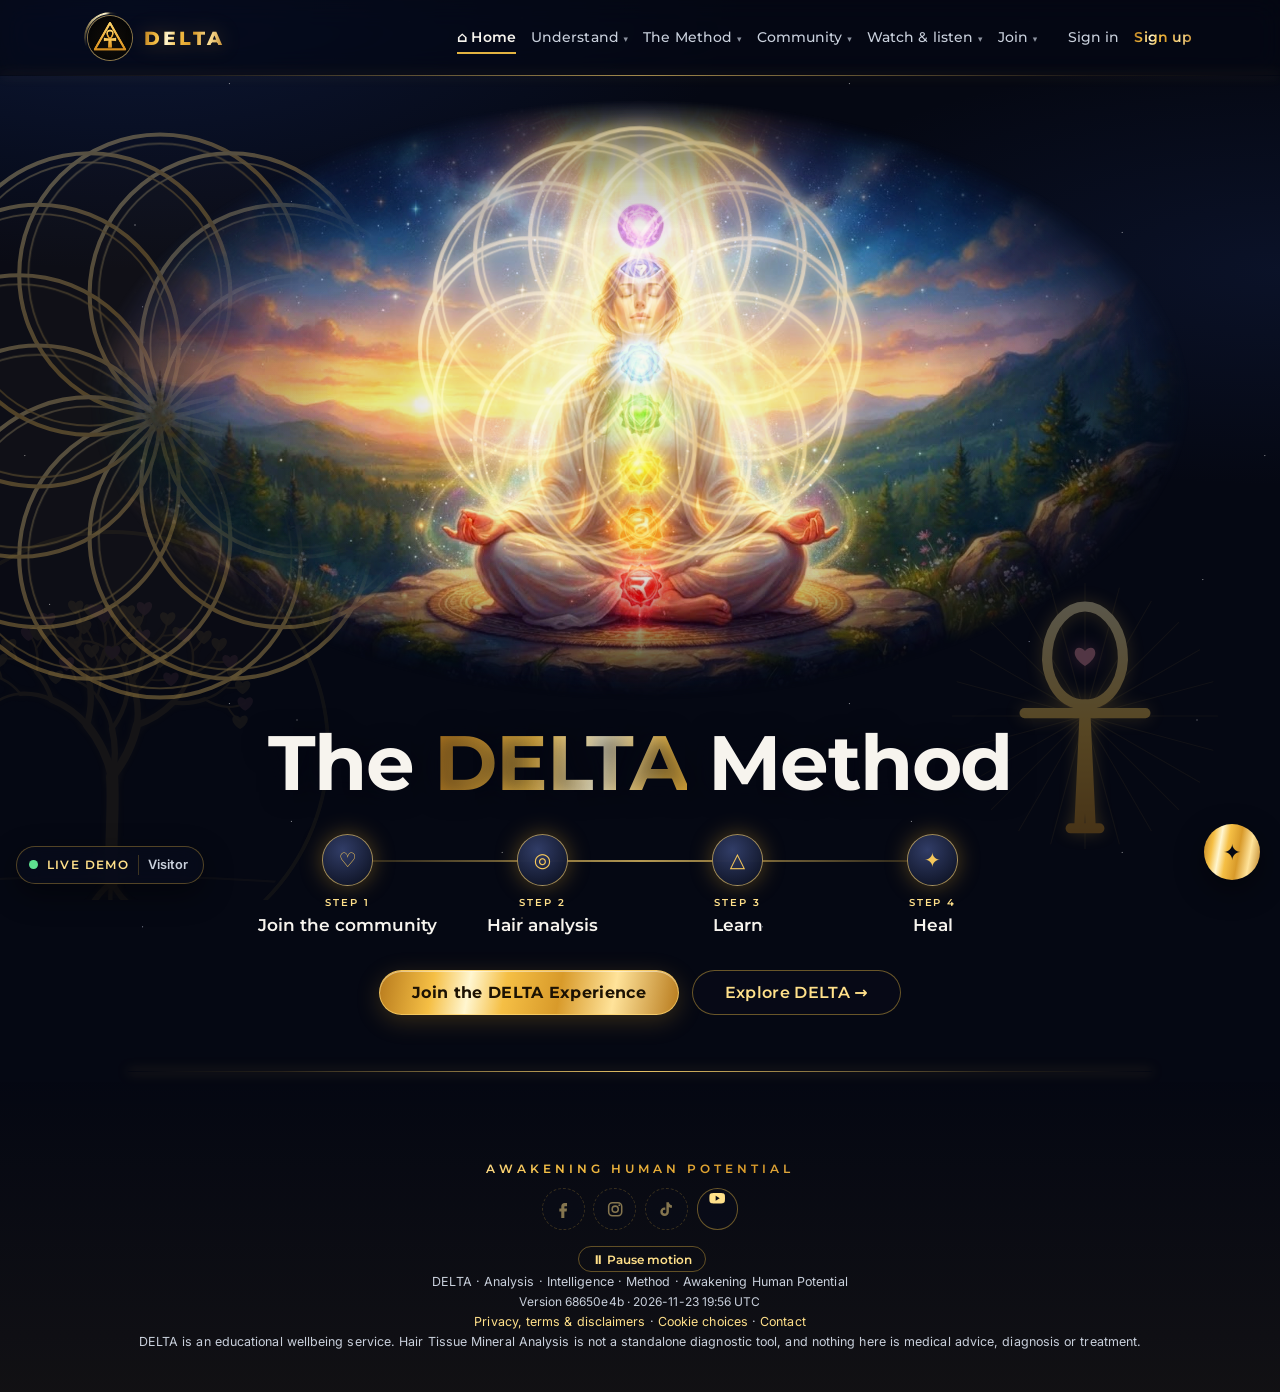
==== commit d1eb1094: "Update: front end fixes; Join links to sign-up with Google, Apple or email Co-Authored-By: Claude Op" ====
--- a/app/index.html
+++ b/app/index.html
@@ -2,7 +2,7 @@
 <html lang="en-GB" data-embeds="1">
 <head>
 <meta http-equiv="Cache-Control" content="no-cache">
-<script>window.DELTA_BUILD = {"v":"f9c5461f","at":"2026-11-23 19:31 UTC"};</script>
+<script>window.DELTA_BUILD = {"v":"68650e4b","at":"2026-11-23 19:56 UTC"};</script>
 <meta charset="utf-8">
 <meta name="viewport" content="width=device-width, initial-scale=1">
 <title>DELTA — Awakening Human Potential</title>
@@ -15,22 +15,22 @@
 <link rel="apple-touch-icon" href="brand/logo-ankh.jpg">
 <link rel="preload" as="font" type="font/woff2" href="fonts/montserrat.woff2" crossorigin>
 <link rel="preload" as="font" type="font/woff2" href="fonts/inter.woff2" crossorigin>
-<link rel="stylesheet" href="styles.css?v=f9c5461f">
+<link rel="stylesheet" href="styles.css?v=68650e4b">
 <link rel="preload" as="image" href="brand/chakra-light.jpg" imagesrcset="brand/chakra-light-820.jpg 820w, brand/chakra-light.jpg 1408w" imagesizes="(max-width: 860px) 100vw, 70vw" fetchpriority="high">
 </head>
 <body>
 <div id="app"><div class="boot" role="status" aria-label="Loading DELTA"><img src="brand/logo.svg" alt=""></div><noscript><p style="padding:2rem">DELTA needs JavaScript enabled.</p></noscript></div>
-<script src="shared/data.js?v=f9c5461f"></script>
-<script src="shared/domain.js?v=f9c5461f"></script>
-<script src="shared/countries.js?v=f9c5461f"></script>
-<script src="demo-server.js?v=f9c5461f"></script>
-<script src="app.js?v=f9c5461f"></script>
-<script src="centre.js?v=f9c5461f"></script>
-<script src="life.js?v=f9c5461f"></script>
-<script src="methods.js?v=f9c5461f"></script>
-<script src="community.js?v=f9c5461f"></script>
-<script src="structure.js?v=f9c5461f"></script>
-<script src="home.js?v=f9c5461f"></script>
-<script src="landing.js?v=f9c5461f"></script>
+<script src="shared/data.js?v=68650e4b"></script>
+<script src="shared/domain.js?v=68650e4b"></script>
+<script src="shared/countries.js?v=68650e4b"></script>
+<script src="demo-server.js?v=68650e4b"></script>
+<script src="app.js?v=68650e4b"></script>
+<script src="centre.js?v=68650e4b"></script>
+<script src="life.js?v=68650e4b"></script>
+<script src="methods.js?v=68650e4b"></script>
+<script src="community.js?v=68650e4b"></script>
+<script src="structure.js?v=68650e4b"></script>
+<script src="home.js?v=68650e4b"></script>
+<script src="landing.js?v=68650e4b"></script>
 </body>
 </html>
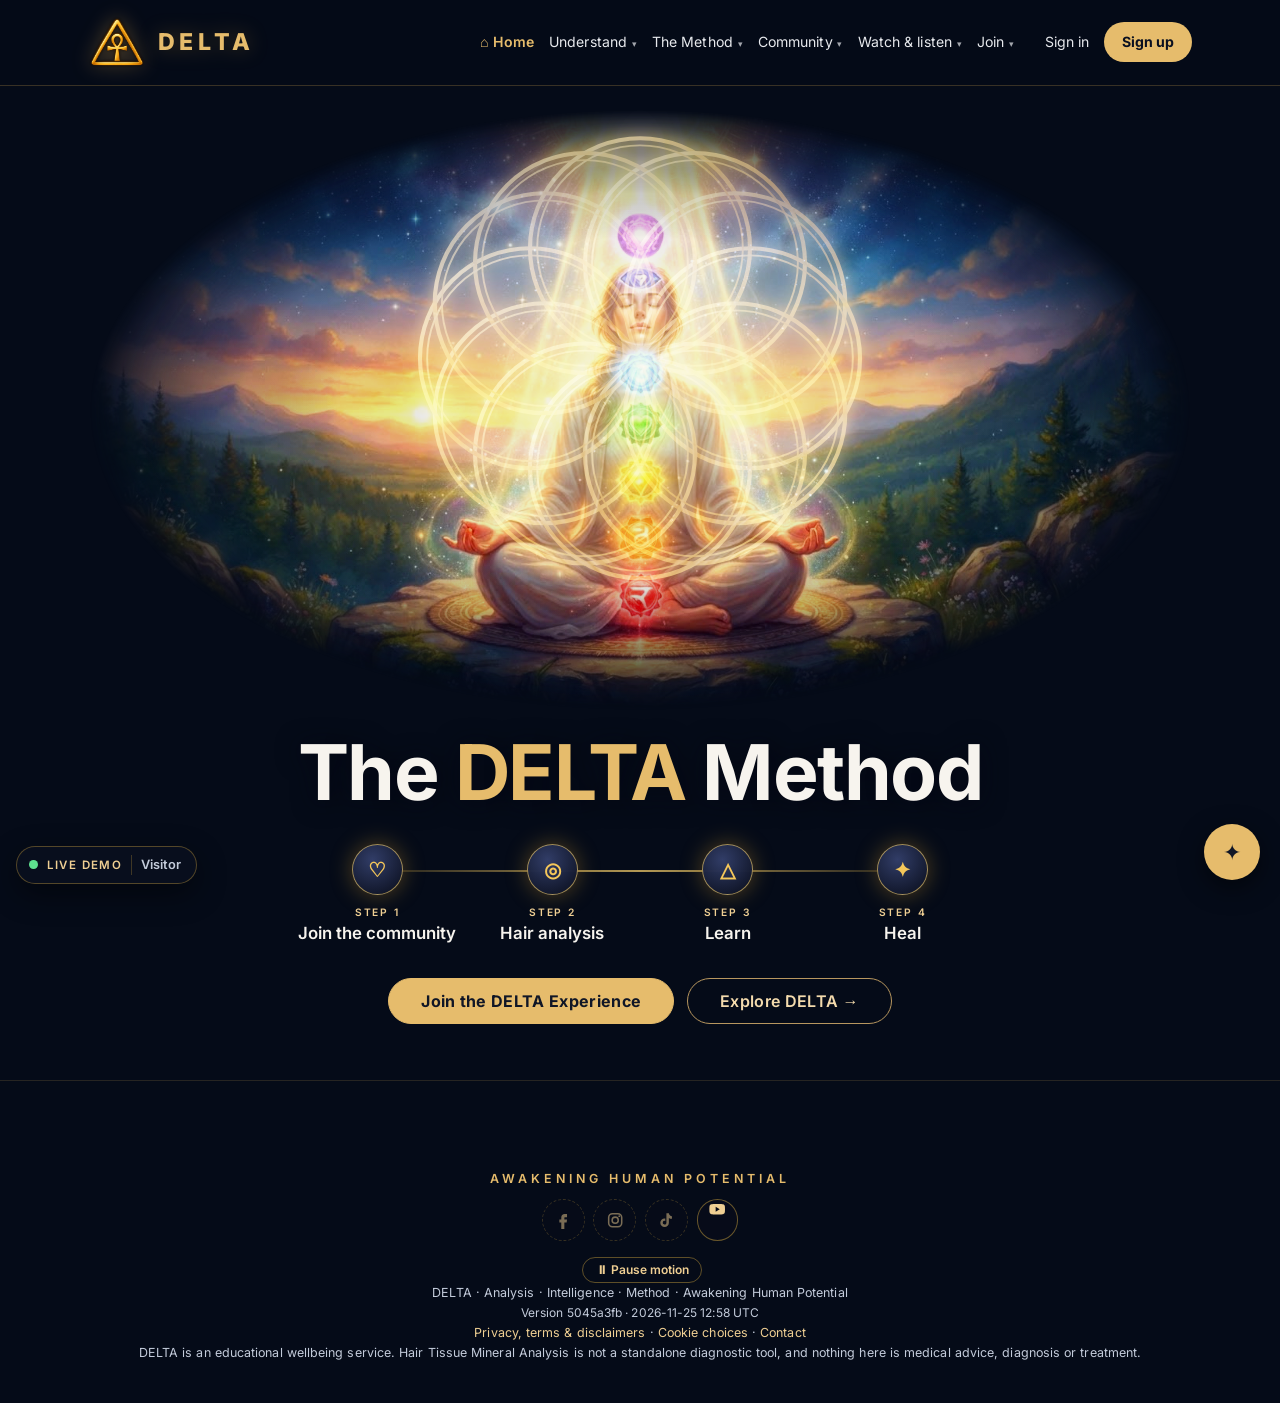
==== commit 4f4ffa56: "Update: platform in the front-end design; members land on the Feed Co-Authored-By: Claude Opus 5.5 <" ====
--- a/app/index.html
+++ b/app/index.html
@@ -2,7 +2,7 @@
 <html lang="en-GB" data-embeds="1">
 <head>
 <meta http-equiv="Cache-Control" content="no-cache">
-<script>window.DELTA_BUILD = {"v":"68650e4b","at":"2026-11-23 19:56 UTC"};</script>
+<script>window.DELTA_BUILD = {"v":"5045a3fb","at":"2026-11-25 12:58 UTC"};</script>
 <meta charset="utf-8">
 <meta name="viewport" content="width=device-width, initial-scale=1">
 <title>DELTA — Awakening Human Potential</title>
@@ -15,22 +15,22 @@
 <link rel="apple-touch-icon" href="brand/logo-ankh.jpg">
 <link rel="preload" as="font" type="font/woff2" href="fonts/montserrat.woff2" crossorigin>
 <link rel="preload" as="font" type="font/woff2" href="fonts/inter.woff2" crossorigin>
-<link rel="stylesheet" href="styles.css?v=68650e4b">
+<link rel="stylesheet" href="styles.css?v=5045a3fb">
 <link rel="preload" as="image" href="brand/chakra-light.jpg" imagesrcset="brand/chakra-light-820.jpg 820w, brand/chakra-light.jpg 1408w" imagesizes="(max-width: 860px) 100vw, 70vw" fetchpriority="high">
 </head>
 <body>
-<div id="app"><div class="boot" role="status" aria-label="Loading DELTA"><img src="brand/logo.svg" alt=""></div><noscript><p style="padding:2rem">DELTA needs JavaScript enabled.</p></noscript></div>
-<script src="shared/data.js?v=68650e4b"></script>
-<script src="shared/domain.js?v=68650e4b"></script>
-<script src="shared/countries.js?v=68650e4b"></script>
-<script src="demo-server.js?v=68650e4b"></script>
-<script src="app.js?v=68650e4b"></script>
-<script src="centre.js?v=68650e4b"></script>
-<script src="life.js?v=68650e4b"></script>
-<script src="methods.js?v=68650e4b"></script>
-<script src="community.js?v=68650e4b"></script>
-<script src="structure.js?v=68650e4b"></script>
-<script src="home.js?v=68650e4b"></script>
-<script src="landing.js?v=68650e4b"></script>
+<div id="app"><div class="boot" role="status" aria-label="Loading DELTA"><img src="brand/logo-emblem.png" alt=""></div><noscript><p style="padding:2rem">DELTA needs JavaScript enabled.</p></noscript></div>
+<script src="shared/data.js?v=5045a3fb"></script>
+<script src="shared/domain.js?v=5045a3fb"></script>
+<script src="shared/countries.js?v=5045a3fb"></script>
+<script src="demo-server.js?v=5045a3fb"></script>
+<script src="app.js?v=5045a3fb"></script>
+<script src="centre.js?v=5045a3fb"></script>
+<script src="life.js?v=5045a3fb"></script>
+<script src="methods.js?v=5045a3fb"></script>
+<script src="community.js?v=5045a3fb"></script>
+<script src="structure.js?v=5045a3fb"></script>
+<script src="home.js?v=5045a3fb"></script>
+<script src="landing.js?v=5045a3fb"></script>
 </body>
 </html>
--- a/app/styles.css
+++ b/app/styles.css
@@ -1141,3 +1141,82 @@
 .landing-img, .landing-art .landing-img { -webkit-mask-image: radial-gradient(closest-side, #000 72%, transparent 100%) !important; mask-image: radial-gradient(closest-side, #000 72%, transparent 100%) !important; }
 .landing-art::before, .landing-art::after { -webkit-mask-image: radial-gradient(closest-side, #000 60%, transparent 100%); mask-image: radial-gradient(closest-side, #000 60%, transparent 100%); }
 @media (max-width: 860px) { body[data-route="home"] .life-bg .lb-fol { opacity: .15; } }
+
+
+/* ═════════════ FRONT-END THEME — the platform follows the public website's design ═════════════
+   Navy ink + gold, Georgia serif titles, Inter text, gold pill buttons, quiet cards,
+   the gold Ankh-triangle logo, and the Flower of Life behind page titles. Static: no moving backgrounds. */
+:root { --bg: #050b18; --ink: #050b18; --fg: #f5f2ed; --muted: #c3cbda; --gold: #e6bc6c; --gold-soft: #efcf93; --surface: #101a2b; --border: #c7a36a33;
+  --display: Inter, Arial, sans-serif; --font: Inter, Arial, sans-serif; --metal: linear-gradient(#e6bc6c, #e6bc6c); }
+html, body { background: #050b18; }
+body { color: var(--fg); font-family: var(--font); }
+body::before, body::after, .life-bg { display: none !important; }
+/* titles */
+h1, h2, h3 { font-family: Georgia, 'Times New Roman', serif; font-weight: 400; letter-spacing: -.01em; }
+main h1 { font-size: clamp(2.4rem, 6vw, 4.2rem); line-height: 1.1; color: #f9f4ea; }
+main h2 { font-size: clamp(1.6rem, 3.4vw, 2.4rem); }
+h3, .card h3 { font-family: var(--font); font-weight: 700; letter-spacing: 0; }
+.metal, .card h3.gold, .kind-phrase, .stat b, .core span { background: none !important; -webkit-background-clip: border-box !important; background-clip: border-box !important; color: var(--gold) !important; -webkit-text-fill-color: currentColor; animation: none !important; }
+.kicker, .eyebrow { font-family: var(--font); letter-spacing: .3em; font-size: .72rem; color: var(--gold); text-transform: uppercase; font-weight: 400; }
+.gold { color: var(--gold); }
+main h1::after, h2.lined::after, h3.lined::after, main.centre h2::after { display: none !important; }
+.tw { animation: none !important; opacity: 1 !important; transform: none !important; filter: none !important; }
+/* the Flower of Life behind the page title, as on the website's inner pages */
+main.page, main.centre { position: relative; isolation: isolate; }
+main.page::before, main.centre::before { content: ""; position: absolute; z-index: -1; left: 50%; top: 2.5rem; width: min(560px, 92vw); aspect-ratio: 1; transform: translateX(-50%);
+  background: url("data:image/svg+xml,%3Csvg xmlns='http://www.w3.org/2000/svg' viewBox='-125 -125 250 250' fill='none' stroke='%23e9c47b' stroke-width='.7'%3E%3Ccircle cx='0.00' cy='0.00' r='39'/%3E%3Ccircle cx='39.00' cy='0.00' r='39'/%3E%3Ccircle cx='19.50' cy='33.77' r='39'/%3E%3Ccircle cx='-19.50' cy='33.77' r='39'/%3E%3Ccircle cx='-39.00' cy='0.00' r='39'/%3E%3Ccircle cx='-19.50' cy='-33.77' r='39'/%3E%3Ccircle cx='19.50' cy='-33.77' r='39'/%3E%3Ccircle cx='58.50' cy='33.77' r='39'/%3E%3Ccircle cx='78.00' cy='0.00' r='39'/%3E%3Ccircle cx='0.00' cy='67.55' r='39'/%3E%3Ccircle cx='39.00' cy='67.55' r='39'/%3E%3Ccircle cx='-58.50' cy='33.77' r='39'/%3E%3Ccircle cx='-39.00' cy='67.55' r='39'/%3E%3Ccircle cx='-58.50' cy='-33.77' r='39'/%3E%3Ccircle cx='-78.00' cy='0.00' r='39'/%3E%3Ccircle cx='-0.00' cy='-67.55' r='39'/%3E%3Ccircle cx='-39.00' cy='-67.55' r='39'/%3E%3Ccircle cx='58.50' cy='-33.77' r='39'/%3E%3Ccircle cx='39.00' cy='-67.55' r='39'/%3E%3Ccircle r='117'/%3E%3Ccircle r='121' stroke-width='.4'/%3E%3C/svg%3E") center/contain no-repeat; opacity: .16; pointer-events: none; }
+main.page::after { content: ""; position: absolute; z-index: -1; left: 50%; top: 18rem; width: min(700px, 80%); height: 220px; transform: translateX(-50%); border-radius: 50%; background: #d6a75918; filter: blur(60px); pointer-events: none; }
+/* header like the website: emblem + DELTA, plain links, gold pill */
+header.site { background: #050b18ed !important; backdrop-filter: none !important; -webkit-backdrop-filter: none !important; border-bottom: 1px solid #c69d4c44; }
+header.site::after { display: none; }
+.logo, footer.site .logo { width: 3.6rem !important; height: 3.3rem !important; border-radius: 0 !important; object-fit: contain; box-shadow: none !important; animation: none !important; filter: drop-shadow(0 0 10px #e9ad4b60); background: none; }
+.logo-live::after { display: none !important; }
+.brand .t1 { font-family: var(--font); font-weight: 800; letter-spacing: .2em; color: var(--gold); background: none; -webkit-text-fill-color: currentColor; font-size: 1.45rem; }
+header.site .brand .t2 { display: none; }
+nav.main a { font-family: var(--font) !important; font-size: .88rem !important; color: #e7e9ed; font-weight: 400; }
+nav.main a:hover, nav.main a.active { color: var(--gold); }
+nav.main a.active::after { display: none; }
+nav.main a.strong { background: var(--gold); color: #0a1020 !important; padding: .55rem 1.1rem; border-radius: 30px; font-weight: 700; }
+.nav-item .drop { background: #080e1d; }
+/* buttons */
+.btn { font-family: var(--font); font-weight: 700; border-radius: 30px; background: var(--gold) !important; color: #101626 !important; border: 1px solid var(--gold); box-shadow: none !important; text-shadow: none; animation: none !important; }
+.btn:hover { transform: translateY(-2px); filter: none; }
+.btn::before, .btn::after { display: none !important; }
+.btn.ghost { background: transparent !important; color: #f4dbad !important; border-color: #b8975f; }
+.btn.social.google { background: #fff !important; color: #1f1f1f !important; border-color: #fff; } .btn.social.apple { background: #000 !important; color: #fff !important; border-color: #ffffff40; } .btn.social.microsoft { background: #fff !important; color: #1f1f1f !important; }
+/* cards: quiet panels with a fine gold line; no travelling light */
+.card, .inner, details, .kpi, .session, .tile, .method, .ns-card, .feed-item { background: linear-gradient(150deg, #142035, #0c1424) !important; border: 1px solid #c7a36a33 !important; border-radius: 14px; box-shadow: none !important; backdrop-filter: none !important; -webkit-backdrop-filter: none !important; }
+.card::after, .session::after, .tile::after, .method::after, .ns-card::after, main .card::after { display: none !important; content: none !important; }
+.card.hl { border-left: 3px solid #c8a362 !important; }
+.feed-item.update { border-color: #c7a36a77 !important; }
+.f-av { background: var(--gold); box-shadow: none; }
+/* member menu above the feed and every member page */
+.member-bar { position: sticky; top: 0; z-index: 30; background: #080e1df2; border-bottom: 1px solid #c7a36a33; }
+.member-bar .container { display: flex; gap: .45rem; overflow-x: auto; scrollbar-width: none; padding-top: .75rem; padding-bottom: .75rem; }
+.member-bar .container::-webkit-scrollbar { display: none; }
+.member-bar a { flex: none; display: inline-flex; align-items: center; gap: .4rem; padding: .5rem .95rem; border-radius: 30px; border: 1px solid #c7a36a40; color: #e7e9ed; text-decoration: none; font: 500 .86rem var(--font); white-space: nowrap; transition: border-color .2s, background .2s; }
+.member-bar a:hover { border-color: var(--gold); color: #fff; }
+.member-bar a.active { background: var(--gold); border-color: var(--gold); color: #101626; font-weight: 700; }
+.mb-ico { font-size: .95em; opacity: .9; }
+.member-bar .count { background: #c0392b; color: #fff; border-radius: 999px; font-size: .65rem; padding: 0 .35rem; margin-left: .15rem; }
+@media (max-width: 900px) { header.site { position: sticky; top: 0; z-index: 40; } .member-bar { top: 79px; } }
+/* "you are here" bar and others, quieter */
+.journey-bar { background: #080e1d; }
+.jb-dot { background: #0a1324; border-color: #a98a55; }
+.jb-steps li.now .jb-dot { background: var(--gold); color: #101626; box-shadow: none; animation: none; }
+.jb-line i { display: none; } .jb-line b { background: var(--gold); }
+footer.site { background: #050b18; border-top: 1px solid #b18d4a33; }
+footer.site::before, .foot-tree { display: none; }
+footer.site .base::before { color: var(--gold); background: none; -webkit-text-fill-color: currentColor; }
+a { color: var(--gold-soft); }
+.demo-pill > summary { background: #080e1d; }
+.boot img { border-radius: 0; width: 5rem; height: auto; }
+nav.main a.strong { -webkit-text-fill-color: currentColor; background-clip: border-box; -webkit-background-clip: border-box; }
+
+main h2::after, main h3::after, .card h2::after { display: none !important; }
+.fab { background: var(--gold) !important; color: #101626; box-shadow: 0 8px 24px #0008; animation: none !important; }
+.fab.on { background: #080e1d !important; color: var(--gold); border: 1px solid var(--gold); }
+/* signed-in members use the member menu, so the "you are here" bar and Previous/Next are for visitors only */
+body.signed-in .journey-bar, body.signed-in .next-steps { display: none; }
+.jb-steps a, .crumbs { font-family: var(--font); }
+#main:focus, main:focus { outline: none; }
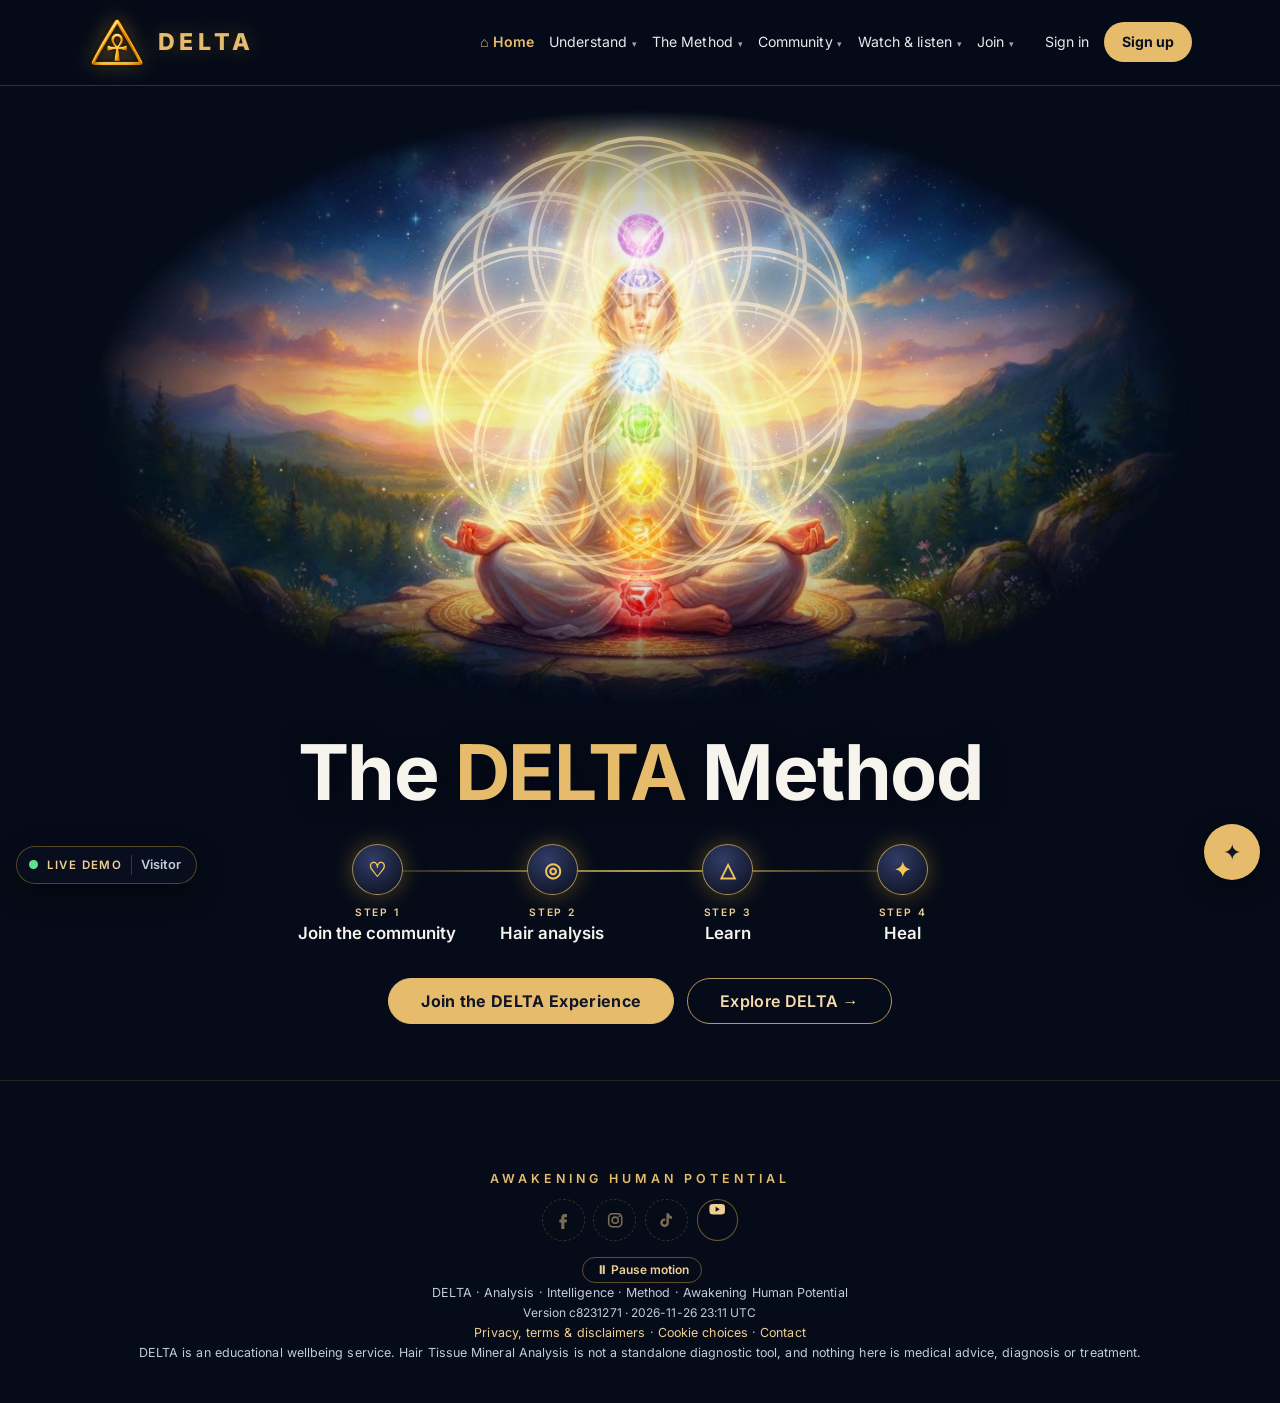
==== commit 95e8185d: "Update: pillar ENVIRONMENT renamed SPACE Co-Authored-By: Claude Opus 5.5 <noreply@anthropic.com> Cla" ====
--- a/app/index.html
+++ b/app/index.html
@@ -2,7 +2,7 @@
 <html lang="en-GB" data-embeds="1">
 <head>
 <meta http-equiv="Cache-Control" content="no-cache">
-<script>window.DELTA_BUILD = {"v":"5045a3fb","at":"2026-11-25 12:58 UTC"};</script>
+<script>window.DELTA_BUILD = {"v":"c8231271","at":"2026-11-26 23:11 UTC"};</script>
 <meta charset="utf-8">
 <meta name="viewport" content="width=device-width, initial-scale=1">
 <title>DELTA — Awakening Human Potential</title>
@@ -15,22 +15,22 @@
 <link rel="apple-touch-icon" href="brand/logo-ankh.jpg">
 <link rel="preload" as="font" type="font/woff2" href="fonts/montserrat.woff2" crossorigin>
 <link rel="preload" as="font" type="font/woff2" href="fonts/inter.woff2" crossorigin>
-<link rel="stylesheet" href="styles.css?v=5045a3fb">
+<link rel="stylesheet" href="styles.css?v=c8231271">
 <link rel="preload" as="image" href="brand/chakra-light.jpg" imagesrcset="brand/chakra-light-820.jpg 820w, brand/chakra-light.jpg 1408w" imagesizes="(max-width: 860px) 100vw, 70vw" fetchpriority="high">
 </head>
 <body>
 <div id="app"><div class="boot" role="status" aria-label="Loading DELTA"><img src="brand/logo-emblem.png" alt=""></div><noscript><p style="padding:2rem">DELTA needs JavaScript enabled.</p></noscript></div>
-<script src="shared/data.js?v=5045a3fb"></script>
-<script src="shared/domain.js?v=5045a3fb"></script>
-<script src="shared/countries.js?v=5045a3fb"></script>
-<script src="demo-server.js?v=5045a3fb"></script>
-<script src="app.js?v=5045a3fb"></script>
-<script src="centre.js?v=5045a3fb"></script>
-<script src="life.js?v=5045a3fb"></script>
-<script src="methods.js?v=5045a3fb"></script>
-<script src="community.js?v=5045a3fb"></script>
-<script src="structure.js?v=5045a3fb"></script>
-<script src="home.js?v=5045a3fb"></script>
-<script src="landing.js?v=5045a3fb"></script>
+<script src="shared/data.js?v=c8231271"></script>
+<script src="shared/domain.js?v=c8231271"></script>
+<script src="shared/countries.js?v=c8231271"></script>
+<script src="demo-server.js?v=c8231271"></script>
+<script src="app.js?v=c8231271"></script>
+<script src="centre.js?v=c8231271"></script>
+<script src="life.js?v=c8231271"></script>
+<script src="methods.js?v=c8231271"></script>
+<script src="community.js?v=c8231271"></script>
+<script src="structure.js?v=c8231271"></script>
+<script src="home.js?v=c8231271"></script>
+<script src="landing.js?v=c8231271"></script>
 </body>
 </html>
